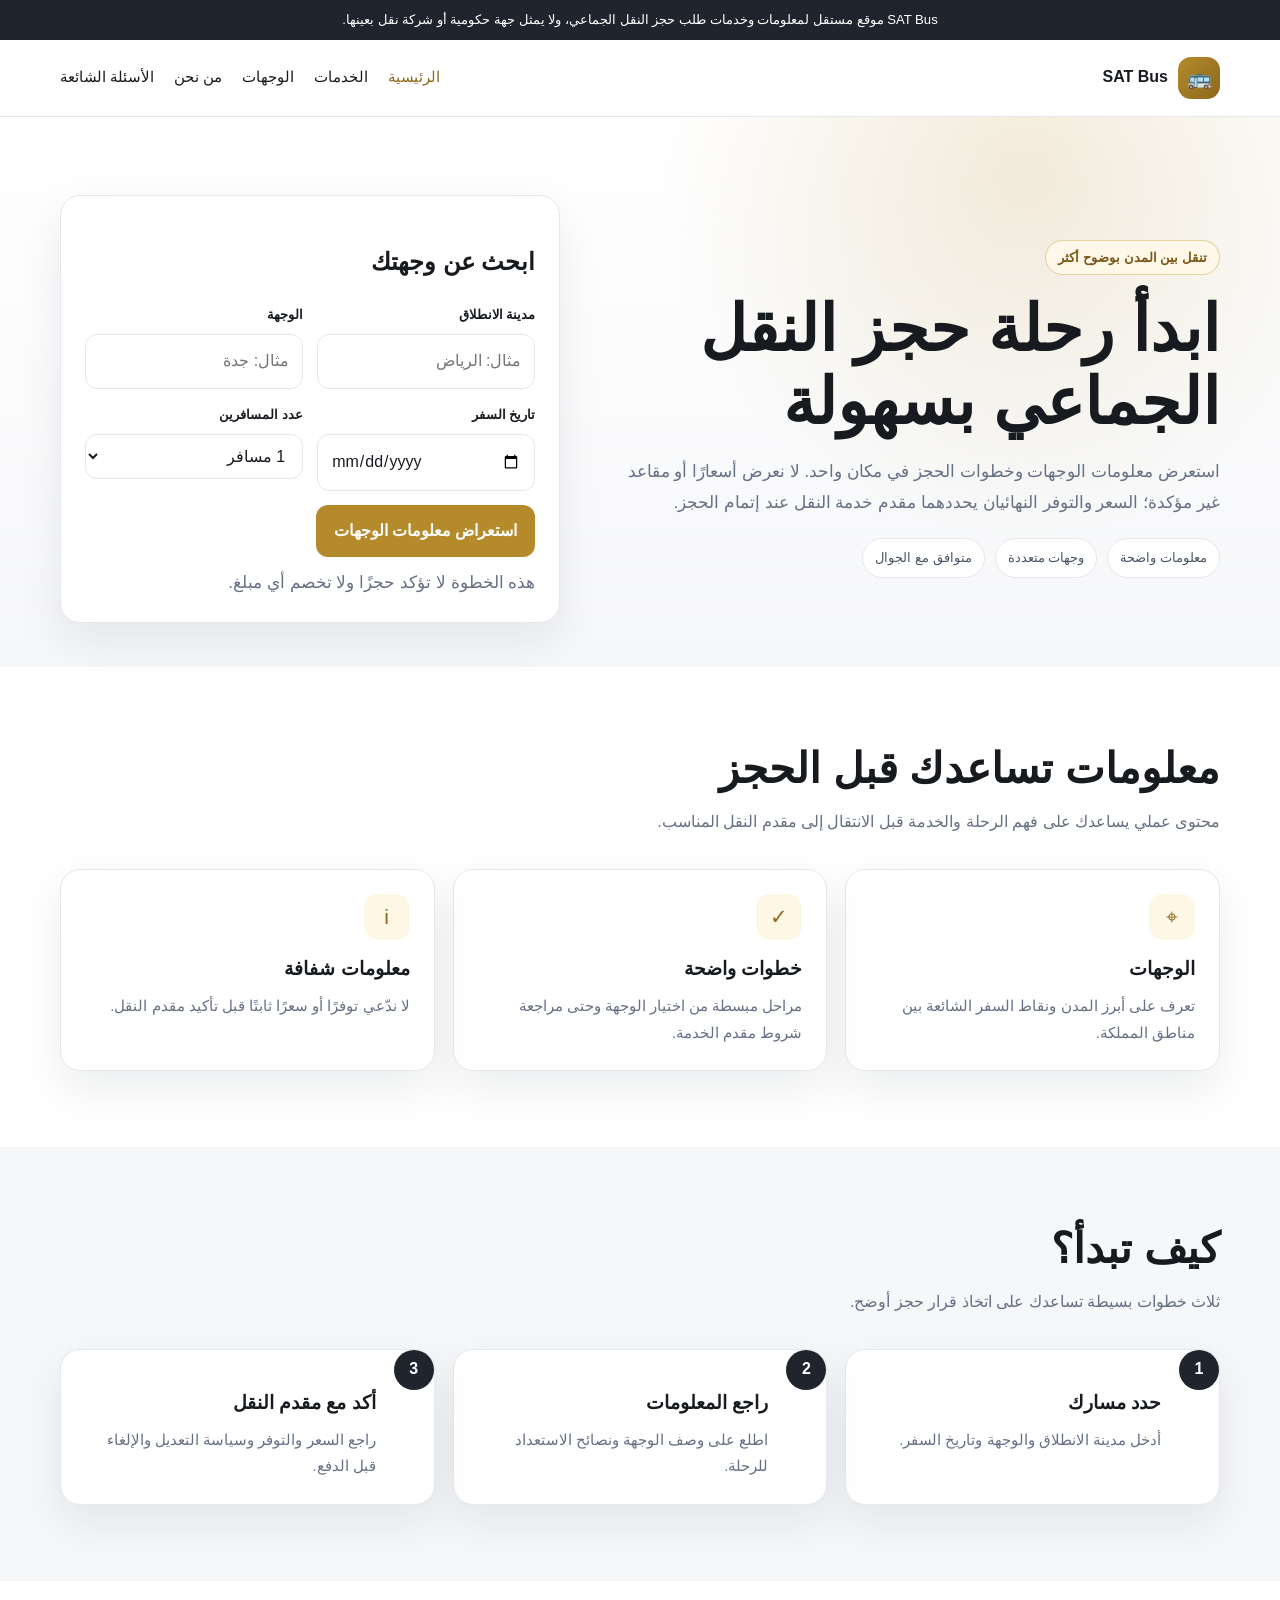
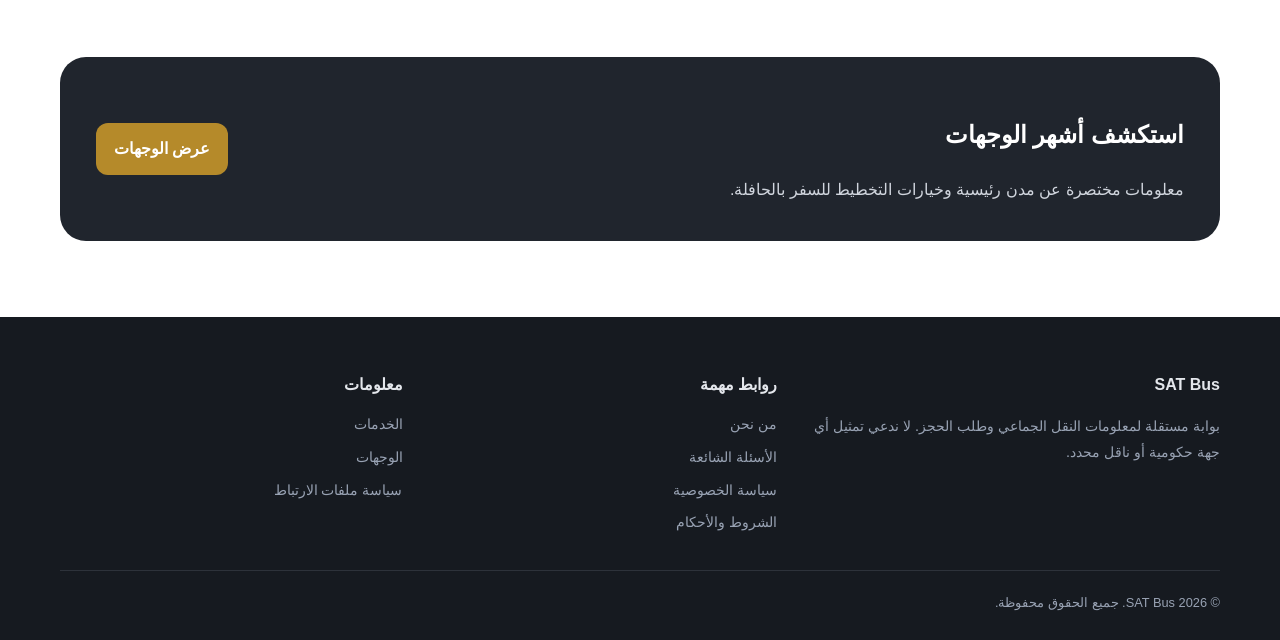
==== index.html @ 85ca235c "Add SAT Bus landing site with SEO and policy pages" ====
<!doctype html><html lang="ar" dir="rtl"><head><meta charset="utf-8"><meta name="viewport" content="width=device-width,initial-scale=1"><title>SAT Bus | حجز النقل الجماعي بين المدن</title><meta name="description" content="SAT Bus بوابة مستقلة تساعدك على استعراض معلومات النقل الجماعي بين المدن والوجهات وخطوات طلب الحجز بشكل واضح وسهل."><meta name="keywords" content="حجز النقل الجماعي, حجز حافلات, باصات بين المدن, نقل جماعي السعودية, رحلات حافلات, تذاكر باص"><meta name="robots" content="index,follow,max-image-preview:large"><link rel="canonical" href="https://satbus.vercel.app/"><meta property="og:title" content="SAT Bus | حجز النقل الجماعي"><meta property="og:description" content="استعرض الوجهات ومعلومات النقل الجماعي وابدأ طلب الحجز بسهولة."><meta property="og:url" content="https://satbus.vercel.app/"><meta property="og:type" content="website"><link rel="stylesheet" href="/styles.css"><script src="/script.js" defer></script></head><body><div class="topnote">SAT Bus موقع مستقل لمعلومات وخدمات طلب حجز النقل الجماعي، ولا يمثل جهة حكومية أو شركة نقل بعينها.</div><header class="site-header"><div class="container nav"><a class="brand" href="/"><span class="brand-mark">🚌</span><span>SAT Bus</span></a><button class="menu-btn" aria-expanded="false" aria-label="فتح القائمة">القائمة</button><nav class="nav-links" aria-label="التنقل الرئيسي"><a aria-current="page" href="/">الرئيسية</a><a href="/services.html">الخدمات</a><a href="/destinations.html">الوجهات</a><a href="/about.html">من نحن</a><a href="/faq.html">الأسئلة الشائعة</a></nav></div></header><main><section class="hero"><div class="container hero-grid"><div><span class="eyebrow">تنقل بين المدن بوضوح أكثر</span><h1>ابدأ رحلة حجز النقل الجماعي بسهولة</h1><p>استعرض معلومات الوجهات وخطوات الحجز في مكان واحد. لا نعرض أسعارًا أو مقاعد غير مؤكدة؛ السعر والتوفر النهائيان يحددهما مقدم خدمة النقل عند إتمام الحجز.</p><div class="pill-row"><span class="pill">معلومات واضحة</span><span class="pill">وجهات متعددة</span><span class="pill">متوافق مع الجوال</span></div></div><div class="hero-card"><h2>ابحث عن وجهتك</h2><form class="form-grid" data-route-form action="/destinations.html" method="get"><div class="field"><label for="from">مدينة الانطلاق</label><input id="from" name="from" autocomplete="address-level2" placeholder="مثال: الرياض" required></div><div class="field"><label for="to">الوجهة</label><input id="to" name="to" autocomplete="address-level2" placeholder="مثال: جدة" required></div><div class="field"><label for="date">تاريخ السفر</label><input id="date" name="date" type="date" required></div><div class="field"><label for="passengers">عدد المسافرين</label><select id="passengers" name="passengers"><option value="1">1 مسافر</option><option value="2">2 مسافرين</option><option value="3">3 مسافرين</option><option value="4">4 مسافرين</option><option value="5">5 مسافرين</option></select></div><div class="span-2"><button class="btn btn-primary" type="submit">استعراض معلومات الوجهات</button><p class="form-note">هذه الخطوة لا تؤكد حجزًا ولا تخصم أي مبلغ.</p><div class="status" role="status"></div></div></form></div></div></section><section class="section white"><div class="container"><div class="section-head"><h2>معلومات تساعدك قبل الحجز</h2><p>محتوى عملي يساعدك على فهم الرحلة والخدمة قبل الانتقال إلى مقدم النقل المناسب.</p></div><div class="grid-3"><article class="card"><div class="icon">⌖</div><h3>الوجهات</h3><p>تعرف على أبرز المدن ونقاط السفر الشائعة بين مناطق المملكة.</p></article><article class="card"><div class="icon">✓</div><h3>خطوات واضحة</h3><p>مراحل مبسطة من اختيار الوجهة وحتى مراجعة شروط مقدم الخدمة.</p></article><article class="card"><div class="icon">i</div><h3>معلومات شفافة</h3><p>لا ندّعي توفرًا أو سعرًا ثابتًا قبل تأكيد مقدم النقل.</p></article></div></div></section><section class="section"><div class="container"><div class="section-head"><h2>كيف تبدأ؟</h2><p>ثلاث خطوات بسيطة تساعدك على اتخاذ قرار حجز أوضح.</p></div><div class="grid-3 steps"><article class="card step"><h3>حدد مسارك</h3><p>أدخل مدينة الانطلاق والوجهة وتاريخ السفر.</p></article><article class="card step"><h3>راجع المعلومات</h3><p>اطلع على وصف الوجهة ونصائح الاستعداد للرحلة.</p></article><article class="card step"><h3>أكد مع مقدم النقل</h3><p>راجع السعر والتوفر وسياسة التعديل والإلغاء قبل الدفع.</p></article></div></div></section><section class="section white"><div class="container"><div class="cta"><div><h2>استكشف أشهر الوجهات</h2><p>معلومات مختصرة عن مدن رئيسية وخيارات التخطيط للسفر بالحافلة.</p></div><a class="btn btn-primary" href="/destinations.html">عرض الوجهات</a></div></div></section></main><footer class="site-footer"><div class="container"><div class="footer-grid"><div><div class="footer-title">SAT Bus</div><p>بوابة مستقلة لمعلومات النقل الجماعي وطلب الحجز. لا ندعي تمثيل أي جهة حكومية أو ناقل محدد.</p></div><div><div class="footer-title">روابط مهمة</div><div class="footer-links"><a href="/about.html">من نحن</a><a href="/faq.html">الأسئلة الشائعة</a><a href="/privacy.html">سياسة الخصوصية</a><a href="/terms.html">الشروط والأحكام</a></div></div><div><div class="footer-title">معلومات</div><div class="footer-links"><a href="/services.html">الخدمات</a><a href="/destinations.html">الوجهات</a><a href="/cookies.html">سياسة ملفات الارتباط</a></div></div></div><div class="copyright">© <span data-year></span> SAT Bus. جميع الحقوق محفوظة.</div></div></footer></body></html>
---- styles.css ----
:root{--bg:#f6f7f9;--surface:#fff;--ink:#171a1f;--muted:#667085;--line:#e4e7ec;--brand:#b58a2a;--brand-dark:#8d681d;--dark:#20252d;--ok:#157347;--radius:20px;--shadow:0 18px 45px rgba(16,24,40,.08)}*{box-sizing:border-box}html{scroll-behavior:smooth}body{margin:0;font-family:Tahoma,Arial,sans-serif;background:var(--bg);color:var(--ink);line-height:1.8}a{color:inherit;text-decoration:none}button,input,select{font:inherit}.container{width:min(1160px,calc(100% - 32px));margin:auto}.topnote{background:var(--dark);color:#fff;text-align:center;padding:8px 12px;font-size:.82rem}.site-header{position:sticky;top:0;z-index:20;background:rgba(255,255,255,.96);backdrop-filter:blur(10px);border-bottom:1px solid var(--line)}.nav{display:flex;align-items:center;justify-content:space-between;min-height:76px;gap:24px}.brand{display:flex;align-items:center;gap:10px;font-weight:800}.brand-mark{width:42px;height:42px;border-radius:13px;background:linear-gradient(135deg,var(--brand),var(--brand-dark));display:grid;place-items:center;color:#fff;font-size:20px}.nav-links{display:flex;align-items:center;gap:20px;font-size:.93rem}.nav-links a:hover,.nav-links a[aria-current="page"]{color:var(--brand-dark)}.menu-btn{display:none;border:1px solid var(--line);background:#fff;border-radius:10px;padding:8px 12px}.btn{display:inline-flex;align-items:center;justify-content:center;gap:8px;border:0;border-radius:12px;padding:12px 18px;font-weight:700;cursor:pointer;transition:.2s}.btn-primary{background:var(--brand);color:#fff}.btn-primary:hover{background:var(--brand-dark);transform:translateY(-1px)}.btn-light{background:#fff;border:1px solid var(--line)}.hero{padding:78px 0 44px;background:radial-gradient(circle at 80% 10%,rgba(181,138,42,.17),transparent 32%),linear-gradient(180deg,#fff,#f6f7f9)}.hero-grid{display:grid;grid-template-columns:1.1fr .9fr;gap:48px;align-items:center}.eyebrow{display:inline-flex;border:1px solid rgba(181,138,42,.35);background:#fff8e8;color:#795718;border-radius:999px;padding:5px 12px;font-size:.82rem;font-weight:700}.hero h1{font-size:clamp(2.2rem,5vw,4.6rem);line-height:1.13;margin:18px 0}.hero p{font-size:1.08rem;color:var(--muted);max-width:700px}.hero-card,.card{background:var(--surface);border:1px solid var(--line);border-radius:var(--radius);box-shadow:var(--shadow)}.hero-card{padding:24px}.form-grid{display:grid;grid-template-columns:1fr 1fr;gap:14px}.field{display:flex;flex-direction:column;gap:7px}.field label{font-size:.84rem;font-weight:700}.field input,.field select{width:100%;border:1px solid var(--line);border-radius:12px;padding:12px 13px;background:#fff;color:var(--ink);outline:none}.field input:focus,.field select:focus{border-color:var(--brand);box-shadow:0 0 0 3px rgba(181,138,42,.12)}.span-2{grid-column:1/-1}.form-note{font-size:.78rem;color:var(--muted);margin:10px 0 0}.status{display:none;margin-top:12px;padding:10px 12px;border-radius:10px;background:#eef8f1;color:var(--ok);font-size:.86rem}.section{padding:76px 0}.section.white{background:#fff}.section-head{max-width:760px;margin-bottom:32px}.section-head h2,.page-hero h1{font-size:clamp(1.8rem,3.3vw,3rem);line-height:1.25;margin:0 0 12px}.section-head p,.page-hero p{color:var(--muted);margin:0}.grid-3{display:grid;grid-template-columns:repeat(3,1fr);gap:18px}.grid-4{display:grid;grid-template-columns:repeat(4,1fr);gap:16px}.card{padding:24px}.card h3{margin:12px 0 7px}.card p{color:var(--muted);font-size:.93rem;margin:0}.icon{width:46px;height:46px;border-radius:14px;background:#fff7e5;display:grid;place-items:center;color:var(--brand-dark);font-size:21px}.steps{counter-reset:step}.step{position:relative;padding-right:58px}.step:before{counter-increment:step;content:counter(step);position:absolute;right:0;top:0;width:40px;height:40px;border-radius:50%;display:grid;place-items:center;background:var(--dark);color:#fff;font-weight:800}.dest-card{min-height:190px}.dest-card small{color:var(--brand-dark);font-weight:700}.notice{border:1px solid #f0d18b;background:#fff9eb;border-radius:16px;padding:18px;color:#654d1d}.page-hero{padding:64px 0 34px;background:#fff;border-bottom:1px solid var(--line)}.content{max-width:820px}.content h2{margin-top:34px}.content p,.content li{color:#475467}.faq details{background:#fff;border:1px solid var(--line);border-radius:14px;padding:16px 18px;margin-bottom:12px}.faq summary{cursor:pointer;font-weight:700}.legal-card{background:#fff;border:1px solid var(--line);border-radius:18px;padding:28px}.cta{background:var(--dark);color:#fff;border-radius:26px;padding:36px;display:flex;align-items:center;justify-content:space-between;gap:24px}.cta p{color:#d0d5dd;margin:6px 0 0}.site-footer{background:#161a20;color:#e4e7ec;padding:54px 0 26px}.footer-grid{display:grid;grid-template-columns:1.2fr 1fr 1fr;gap:32px}.footer-title{font-weight:800;margin-bottom:12px}.site-footer p,.site-footer a{color:#98a2b3;font-size:.9rem}.site-footer a:hover{color:#fff}.footer-links{display:grid;gap:7px}.copyright{border-top:1px solid #2d323a;margin-top:34px;padding-top:20px;color:#98a2b3;font-size:.8rem}.pill-row{display:flex;flex-wrap:wrap;gap:10px;margin-top:20px}.pill{background:#fff;border:1px solid var(--line);border-radius:999px;padding:7px 12px;color:#475467;font-size:.84rem}@media(max-width:860px){.hero-grid,.footer-grid{grid-template-columns:1fr}.grid-3,.grid-4{grid-template-columns:1fr 1fr}.hero{padding-top:48px}.nav-links{display:none;position:absolute;top:76px;right:16px;left:16px;background:#fff;border:1px solid var(--line);border-radius:16px;padding:16px;box-shadow:var(--shadow);flex-direction:column;align-items:stretch}.nav-links.open{display:flex}.menu-btn{display:block}.cta{align-items:flex-start;flex-direction:column}}@media(max-width:560px){.container{width:min(100% - 22px,1160px)}.form-grid,.grid-3,.grid-4{grid-template-columns:1fr}.span-2{grid-column:auto}.hero h1{font-size:2.35rem}.section{padding:56px 0}.hero-card,.card{padding:19px}.topnote{font-size:.74rem}.cta{padding:25px}}
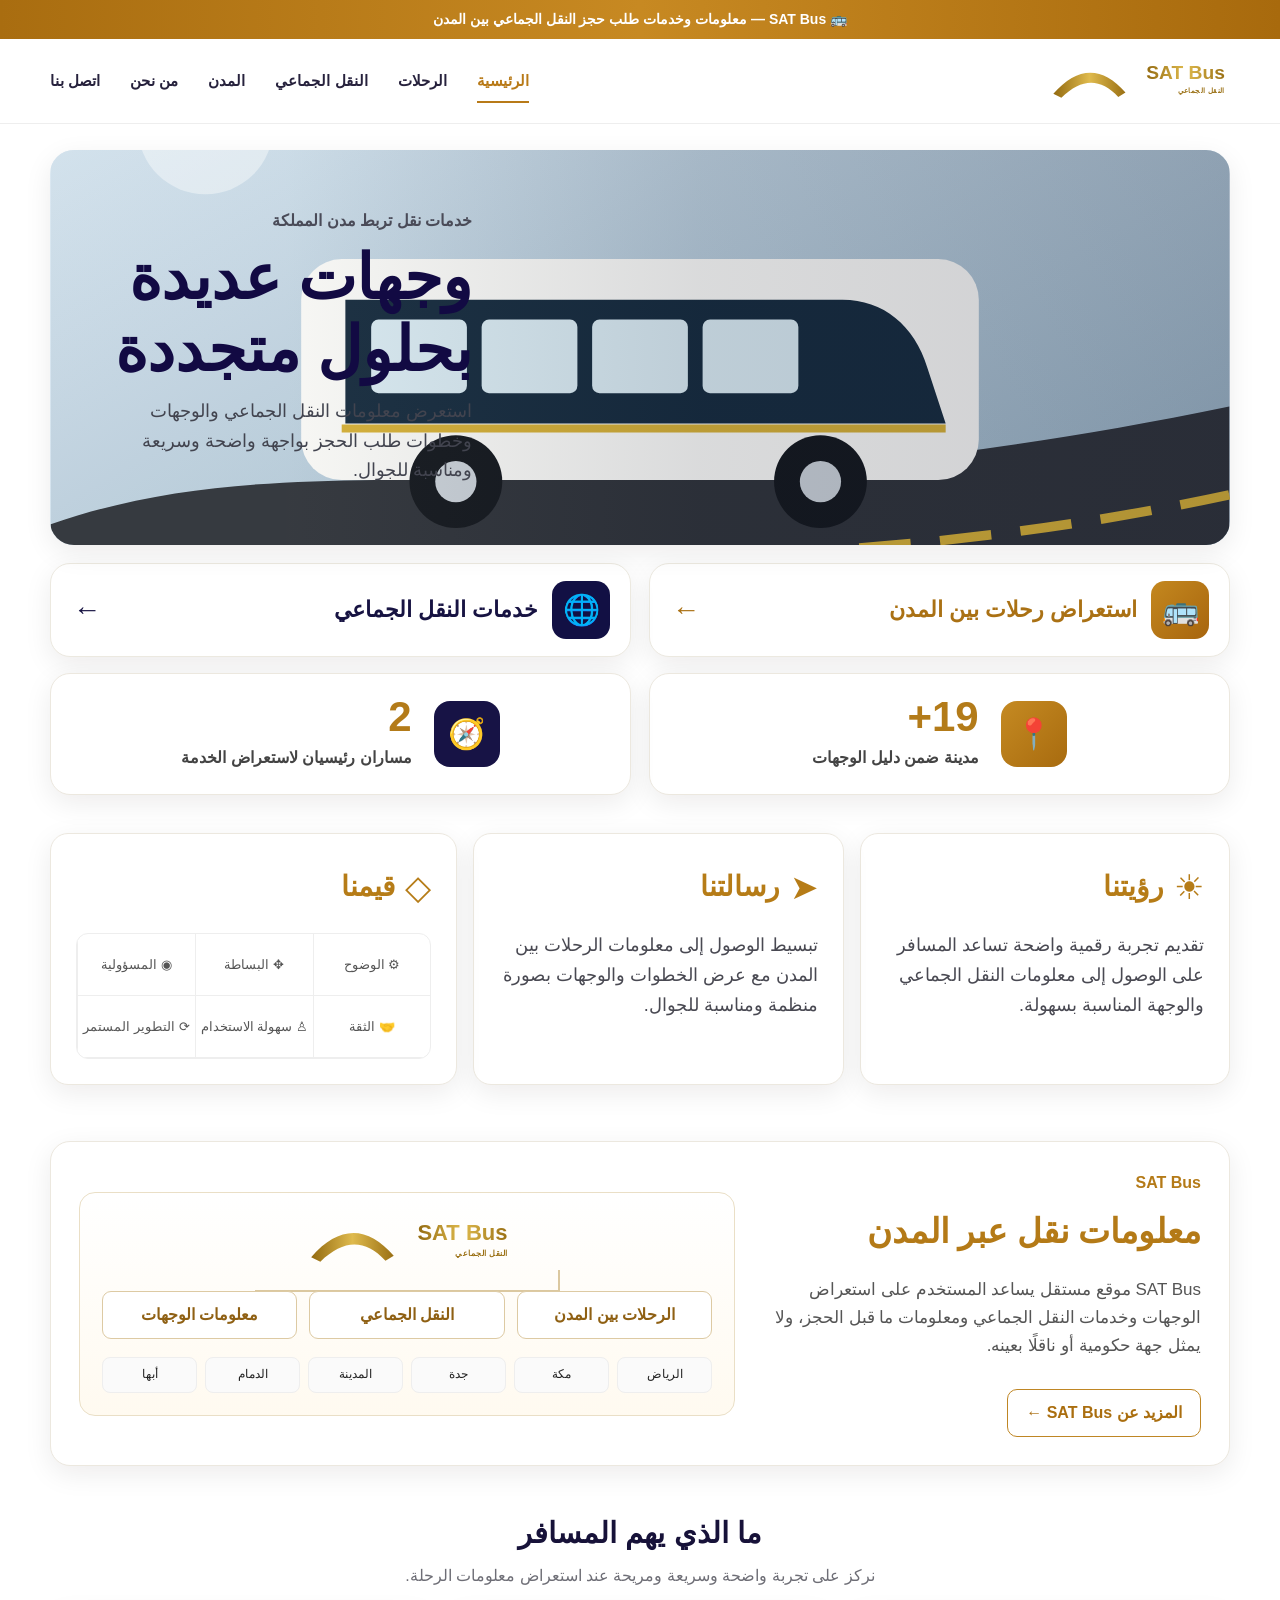
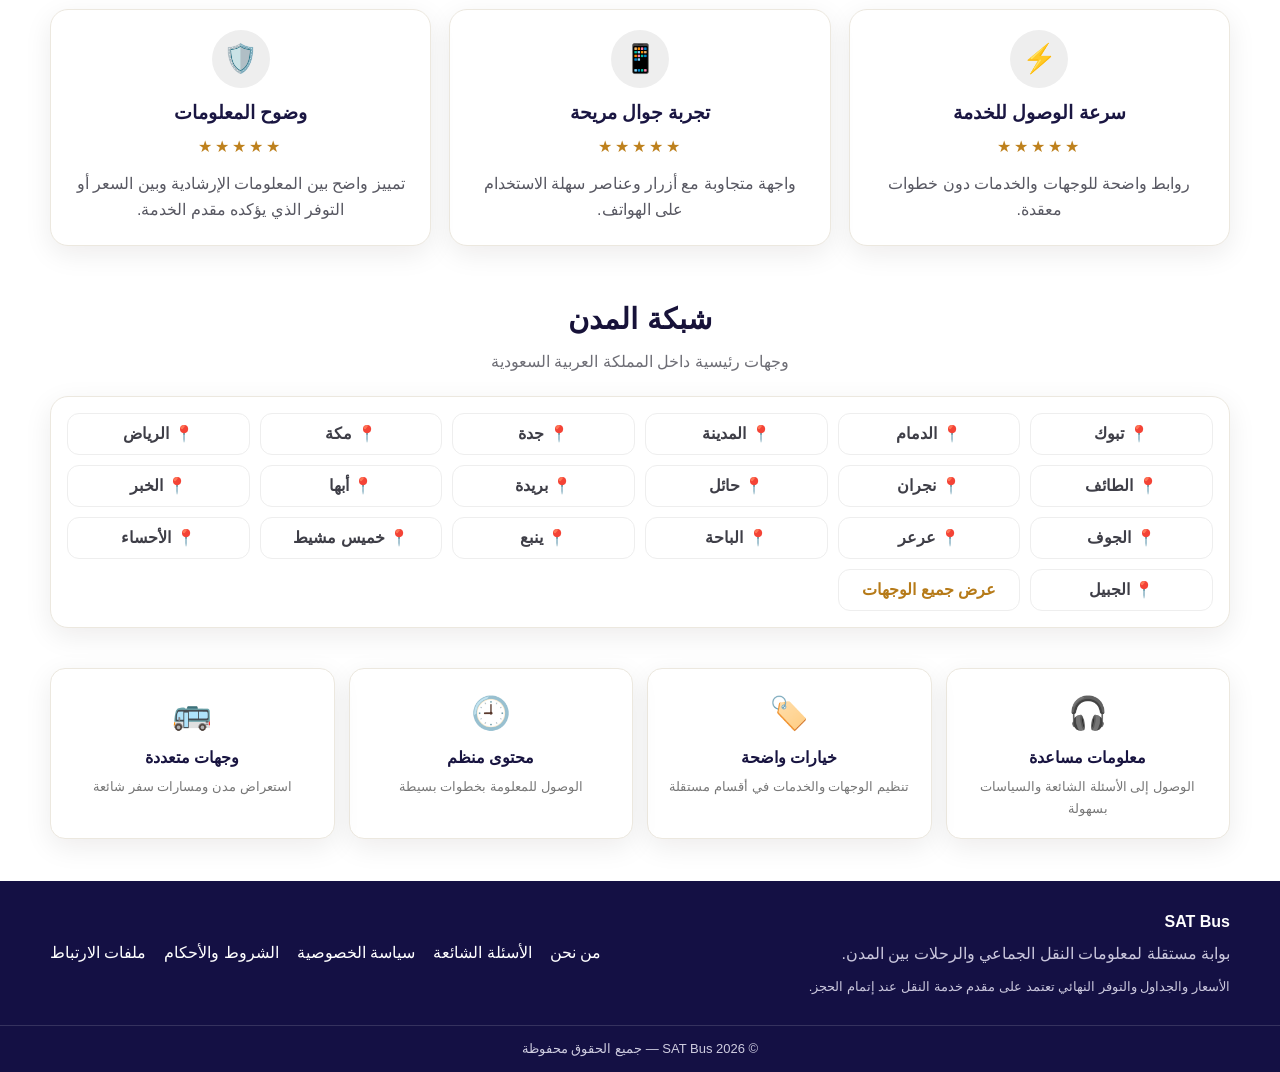
==== commit 1ec361bf: "feat: rebuild SAT Bus homepage to match reference layout" ====
--- a/index.html
+++ b/index.html
@@ -1 +1,188 @@
-<!doctype html><html lang="ar" dir="rtl"><head><meta charset="utf-8"><meta name="viewport" content="width=device-width,initial-scale=1"><title>SAT Bus | حجز النقل الجماعي بين المدن</title><meta name="description" content="SAT Bus بوابة مستقلة تساعدك على استعراض معلومات النقل الجماعي بين المدن والوجهات وخطوات طلب الحجز بشكل واضح وسهل."><meta name="keywords" content="حجز النقل الجماعي, حجز حافلات, باصات بين المدن, نقل جماعي السعودية, رحلات حافلات, تذاكر باص"><meta name="robots" content="index,follow,max-image-preview:large"><link rel="canonical" href="https://satbus.vercel.app/"><meta property="og:title" content="SAT Bus | حجز النقل الجماعي"><meta property="og:description" content="استعرض الوجهات ومعلومات النقل الجماعي وابدأ طلب الحجز بسهولة."><meta property="og:url" content="https://satbus.vercel.app/"><meta property="og:type" content="website"><link rel="stylesheet" href="/styles.css"><script src="/script.js" defer></script></head><body><div class="topnote">SAT Bus موقع مستقل لمعلومات وخدمات طلب حجز النقل الجماعي، ولا يمثل جهة حكومية أو شركة نقل بعينها.</div><header class="site-header"><div class="container nav"><a class="brand" href="/"><span class="brand-mark">🚌</span><span>SAT Bus</span></a><button class="menu-btn" aria-expanded="false" aria-label="فتح القائمة">القائمة</button><nav class="nav-links" aria-label="التنقل الرئيسي"><a aria-current="page" href="/">الرئيسية</a><a href="/services.html">الخدمات</a><a href="/destinations.html">الوجهات</a><a href="/about.html">من نحن</a><a href="/faq.html">الأسئلة الشائعة</a></nav></div></header><main><section class="hero"><div class="container hero-grid"><div><span class="eyebrow">تنقل بين المدن بوضوح أكثر</span><h1>ابدأ رحلة حجز النقل الجماعي بسهولة</h1><p>استعرض معلومات الوجهات وخطوات الحجز في مكان واحد. لا نعرض أسعارًا أو مقاعد غير مؤكدة؛ السعر والتوفر النهائيان يحددهما مقدم خدمة النقل عند إتمام الحجز.</p><div class="pill-row"><span class="pill">معلومات واضحة</span><span class="pill">وجهات متعددة</span><span class="pill">متوافق مع الجوال</span></div></div><div class="hero-card"><h2>ابحث عن وجهتك</h2><form class="form-grid" data-route-form action="/destinations.html" method="get"><div class="field"><label for="from">مدينة الانطلاق</label><input id="from" name="from" autocomplete="address-level2" placeholder="مثال: الرياض" required></div><div class="field"><label for="to">الوجهة</label><input id="to" name="to" autocomplete="address-level2" placeholder="مثال: جدة" required></div><div class="field"><label for="date">تاريخ السفر</label><input id="date" name="date" type="date" required></div><div class="field"><label for="passengers">عدد المسافرين</label><select id="passengers" name="passengers"><option value="1">1 مسافر</option><option value="2">2 مسافرين</option><option value="3">3 مسافرين</option><option value="4">4 مسافرين</option><option value="5">5 مسافرين</option></select></div><div class="span-2"><button class="btn btn-primary" type="submit">استعراض معلومات الوجهات</button><p class="form-note">هذه الخطوة لا تؤكد حجزًا ولا تخصم أي مبلغ.</p><div class="status" role="status"></div></div></form></div></div></section><section class="section white"><div class="container"><div class="section-head"><h2>معلومات تساعدك قبل الحجز</h2><p>محتوى عملي يساعدك على فهم الرحلة والخدمة قبل الانتقال إلى مقدم النقل المناسب.</p></div><div class="grid-3"><article class="card"><div class="icon">⌖</div><h3>الوجهات</h3><p>تعرف على أبرز المدن ونقاط السفر الشائعة بين مناطق المملكة.</p></article><article class="card"><div class="icon">✓</div><h3>خطوات واضحة</h3><p>مراحل مبسطة من اختيار الوجهة وحتى مراجعة شروط مقدم الخدمة.</p></article><article class="card"><div class="icon">i</div><h3>معلومات شفافة</h3><p>لا ندّعي توفرًا أو سعرًا ثابتًا قبل تأكيد مقدم النقل.</p></article></div></div></section><section class="section"><div class="container"><div class="section-head"><h2>كيف تبدأ؟</h2><p>ثلاث خطوات بسيطة تساعدك على اتخاذ قرار حجز أوضح.</p></div><div class="grid-3 steps"><article class="card step"><h3>حدد مسارك</h3><p>أدخل مدينة الانطلاق والوجهة وتاريخ السفر.</p></article><article class="card step"><h3>راجع المعلومات</h3><p>اطلع على وصف الوجهة ونصائح الاستعداد للرحلة.</p></article><article class="card step"><h3>أكد مع مقدم النقل</h3><p>راجع السعر والتوفر وسياسة التعديل والإلغاء قبل الدفع.</p></article></div></div></section><section class="section white"><div class="container"><div class="cta"><div><h2>استكشف أشهر الوجهات</h2><p>معلومات مختصرة عن مدن رئيسية وخيارات التخطيط للسفر بالحافلة.</p></div><a class="btn btn-primary" href="/destinations.html">عرض الوجهات</a></div></div></section></main><footer class="site-footer"><div class="container"><div class="footer-grid"><div><div class="footer-title">SAT Bus</div><p>بوابة مستقلة لمعلومات النقل الجماعي وطلب الحجز. لا ندعي تمثيل أي جهة حكومية أو ناقل محدد.</p></div><div><div class="footer-title">روابط مهمة</div><div class="footer-links"><a href="/about.html">من نحن</a><a href="/faq.html">الأسئلة الشائعة</a><a href="/privacy.html">سياسة الخصوصية</a><a href="/terms.html">الشروط والأحكام</a></div></div><div><div class="footer-title">معلومات</div><div class="footer-links"><a href="/services.html">الخدمات</a><a href="/destinations.html">الوجهات</a><a href="/cookies.html">سياسة ملفات الارتباط</a></div></div></div><div class="copyright">© <span data-year></span> SAT Bus. جميع الحقوق محفوظة.</div></div></footer></body></html>+<!doctype html>
+<html lang="ar" dir="rtl">
+<head>
+  <meta charset="utf-8">
+  <meta name="viewport" content="width=device-width,initial-scale=1">
+  <meta name="description" content="SAT Bus بوابة مستقلة لمعلومات وخدمات طلب حجز النقل الجماعي بين المدن في السعودية، مع وجهات متعددة وخطوات واضحة قبل الحجز.">
+  <meta name="keywords" content="حجز النقل الجماعي, حجز حافلات, رحلات بين المدن, باصات السعودية, النقل الجماعي السعودية, تذاكر باص">
+  <meta name="robots" content="index,follow,max-image-preview:large">
+  <meta name="theme-color" content="#b77a16">
+  <link rel="canonical" href="https://satbus.vercel.app/">
+  <meta property="og:type" content="website">
+  <meta property="og:locale" content="ar_SA">
+  <meta property="og:title" content="SAT Bus | النقل الجماعي والرحلات بين المدن">
+  <meta property="og:description" content="استعرض الوجهات وخدمات النقل الجماعي ومعلومات الرحلات بين المدن بواجهة واضحة وسريعة.">
+  <meta property="og:url" content="https://satbus.vercel.app/">
+  <meta property="og:image" content="https://satbus.vercel.app/assets/img/hero-satbus.svg">
+  <title>SAT Bus | النقل الجماعي والرحلات بين المدن</title>
+  <link rel="icon" href="/assets/img/logo-satbus.svg" type="image/svg+xml">
+  <link rel="preload" as="image" href="/assets/img/hero-satbus.svg">
+  <link rel="stylesheet" href="/assets/css/satpcosa-reference.css">
+</head>
+<body>
+  <a class="skip-link" href="#main">تخطي إلى المحتوى</a>
+
+  <div class="promo-bar">🚌 SAT Bus — معلومات وخدمات طلب حجز النقل الجماعي بين المدن</div>
+
+  <header class="site-header">
+    <div class="container nav-wrap">
+      <a class="brand" href="#home" aria-label="SAT Bus">
+        <img src="/assets/img/logo-satbus.svg" alt="شعار SAT Bus للنقل الجماعي">
+      </a>
+      <nav class="desktop-nav" aria-label="القائمة الرئيسية">
+        <a class="active" href="#home">الرئيسية</a>
+        <a href="#booking">الرحلات</a>
+        <a href="#services">النقل الجماعي</a>
+        <a href="#cities">المدن</a>
+        <a href="#about">من نحن</a>
+        <a href="#contact">اتصل بنا</a>
+      </nav>
+      <button class="menu-button" type="button" aria-label="فتح القائمة" aria-expanded="false">☰</button>
+    </div>
+    <nav class="mobile-nav" aria-label="قائمة الجوال">
+      <a href="#home">الرئيسية</a>
+      <a href="#booking">الرحلات</a>
+      <a href="#services">النقل الجماعي</a>
+      <a href="#cities">المدن</a>
+      <a href="#about">من نحن</a>
+      <a href="#contact">اتصل بنا</a>
+    </nav>
+  </header>
+
+  <main id="main">
+    <section id="home" class="hero-shell section-first">
+      <div class="container">
+        <div class="hero-card">
+          <img class="hero-image" src="/assets/img/hero-satbus.svg" alt="حافلات نقل جماعي بين المدن">
+          <div class="hero-copy">
+            <span>خدمات نقل تربط مدن المملكة</span>
+            <h1>وجهات عديدة<br>بحلول متجددة</h1>
+            <p>استعرض معلومات النقل الجماعي والوجهات وخطوات طلب الحجز بواجهة واضحة وسريعة ومناسبة للجوال.</p>
+          </div>
+        </div>
+      </div>
+    </section>
+
+    <section id="booking" class="booking-strip">
+      <div class="container booking-grid">
+        <a class="booking-card gold" href="/destinations.html">
+          <span class="booking-icon">🚌</span>
+          <strong>استعراض رحلات بين المدن</strong>
+          <span class="arrow">←</span>
+        </a>
+        <a class="booking-card navy" href="/services.html">
+          <span class="booking-icon">🌐</span>
+          <strong>خدمات النقل الجماعي</strong>
+          <span class="arrow">←</span>
+        </a>
+      </div>
+    </section>
+
+    <section class="stats-section">
+      <div class="container stats-grid">
+        <article class="stat-card">
+          <div class="stat-icon">📍</div>
+          <div><strong>19+</strong><span>مدينة ضمن دليل الوجهات</span></div>
+        </article>
+        <article class="stat-card">
+          <div class="stat-icon">🧭</div>
+          <div><strong>2</strong><span>مساران رئيسيان لاستعراض الخدمة</span></div>
+        </article>
+      </div>
+    </section>
+
+    <section id="services" class="section">
+      <div class="container values-grid">
+        <article class="value-card">
+          <div class="value-title"><span>☀</span><h2>رؤيتنا</h2></div>
+          <p>تقديم تجربة رقمية واضحة تساعد المسافر على الوصول إلى معلومات النقل الجماعي والوجهة المناسبة بسهولة.</p>
+        </article>
+        <article class="value-card">
+          <div class="value-title"><span>➤</span><h2>رسالتنا</h2></div>
+          <p>تبسيط الوصول إلى معلومات الرحلات بين المدن مع عرض الخطوات والوجهات بصورة منظمة ومناسبة للجوال.</p>
+        </article>
+        <article class="value-card value-wide">
+          <div class="value-title"><span>◇</span><h2>قيمنا</h2></div>
+          <div class="mini-values">
+            <span>⚙ الوضوح</span><span>✥ البساطة</span><span>◉ المسؤولية</span><span>🤝 الثقة</span><span>♙ سهولة الاستخدام</span><span>⟳ التطوير المستمر</span>
+          </div>
+        </article>
+      </div>
+    </section>
+
+    <section id="about" class="section compact-section">
+      <div class="container company-card">
+        <div class="company-copy">
+          <span class="eyebrow">SAT Bus</span>
+          <h2>معلومات نقل عبر المدن</h2>
+          <p>SAT Bus موقع مستقل يساعد المستخدم على استعراض الوجهات وخدمات النقل الجماعي ومعلومات ما قبل الحجز، ولا يمثل جهة حكومية أو ناقلًا بعينه.</p>
+          <a class="outline-btn" href="/about.html">المزيد عن SAT Bus ←</a>
+        </div>
+        <div class="network-visual">
+          <div class="network-brand"><img src="/assets/img/logo-satbus.svg" alt="SAT Bus"></div>
+          <div class="network-line"></div>
+          <div class="network-nodes"><span>الرحلات بين المدن</span><span>النقل الجماعي</span><span>معلومات الوجهات</span></div>
+          <div class="network-sub"><span>الرياض</span><span>مكة</span><span>جدة</span><span>المدينة</span><span>الدمام</span><span>أبها</span></div>
+        </div>
+      </div>
+    </section>
+
+    <section class="section priorities-section">
+      <div class="container">
+        <div class="section-heading"><h2>ما الذي يهم المسافر</h2><p>نركز على تجربة واضحة وسريعة ومريحة عند استعراض معلومات الرحلة.</p></div>
+        <div class="priority-grid">
+          <article class="priority-card"><div class="avatar">⚡</div><h3>سرعة الوصول للخدمة</h3><div class="stars">★★★★★</div><p>روابط واضحة للوجهات والخدمات دون خطوات معقدة.</p></article>
+          <article class="priority-card"><div class="avatar">📱</div><h3>تجربة جوال مريحة</h3><div class="stars">★★★★★</div><p>واجهة متجاوبة مع أزرار وعناصر سهلة الاستخدام على الهواتف.</p></article>
+          <article class="priority-card"><div class="avatar">🛡️</div><h3>وضوح المعلومات</h3><div class="stars">★★★★★</div><p>تمييز واضح بين المعلومات الإرشادية وبين السعر أو التوفر الذي يؤكده مقدم الخدمة.</p></article>
+        </div>
+      </div>
+    </section>
+
+    <section id="cities" class="section cities-section">
+      <div class="container">
+        <div class="section-heading"><h2>شبكة المدن</h2><p>وجهات رئيسية داخل المملكة العربية السعودية</p></div>
+        <div class="city-grid">
+          <span>📍 تبوك</span><span>📍 الدمام</span><span>📍 المدينة</span><span>📍 جدة</span><span>📍 مكة</span><span>📍 الرياض</span>
+          <span>📍 الطائف</span><span>📍 نجران</span><span>📍 حائل</span><span>📍 بريدة</span><span>📍 أبها</span><span>📍 الخبر</span>
+          <span>📍 الجوف</span><span>📍 عرعر</span><span>📍 الباحة</span><span>📍 ينبع</span><span>📍 خميس مشيط</span><span>📍 الأحساء</span>
+          <span>📍 الجبيل</span><a class="city-more" href="/destinations.html">عرض جميع الوجهات</a>
+        </div>
+      </div>
+    </section>
+
+    <section class="section feature-strip">
+      <div class="container bottom-features">
+        <article><span>🎧</span><strong>معلومات مساعدة</strong><small>الوصول إلى الأسئلة الشائعة والسياسات بسهولة</small></article>
+        <article><span>🏷️</span><strong>خيارات واضحة</strong><small>تنظيم الوجهات والخدمات في أقسام مستقلة</small></article>
+        <article><span>🕘</span><strong>محتوى منظم</strong><small>الوصول للمعلومة بخطوات بسيطة</small></article>
+        <article><span>🚌</span><strong>وجهات متعددة</strong><small>استعراض مدن ومسارات سفر شائعة</small></article>
+      </div>
+    </section>
+  </main>
+
+  <footer id="contact" class="footer">
+    <div class="container footer-row">
+      <div>
+        <strong>SAT Bus</strong>
+        <p>بوابة مستقلة لمعلومات النقل الجماعي والرحلات بين المدن.</p>
+        <div class="footer-note">الأسعار والجداول والتوفر النهائي تعتمد على مقدم خدمة النقل عند إتمام الحجز.</div>
+      </div>
+      <div class="footer-links">
+        <a href="/about.html">من نحن</a>
+        <a href="/faq.html">الأسئلة الشائعة</a>
+        <a href="/privacy.html">سياسة الخصوصية</a>
+        <a href="/terms.html">الشروط والأحكام</a>
+        <a href="/cookies.html">ملفات الارتباط</a>
+      </div>
+    </div>
+    <div class="footer-bottom">© <span data-year></span> SAT Bus — جميع الحقوق محفوظة</div>
+  </footer>
+
+  <script>
+    const btn=document.querySelector('.menu-button'),nav=document.querySelector('.mobile-nav');
+    btn?.addEventListener('click',()=>{const open=nav.classList.toggle('open');btn.setAttribute('aria-expanded',open?'true':'false')});
+    document.querySelectorAll('.mobile-nav a').forEach(a=>a.addEventListener('click',()=>{nav.classList.remove('open');btn.setAttribute('aria-expanded','false')}));
+    document.querySelectorAll('[data-year]').forEach(el=>el.textContent=new Date().getFullYear());
+  </script>
+</body>
+</html>
--- a/assets/css/satpcosa-reference.css
+++ b/assets/css/satpcosa-reference.css
@@ -0,0 +1 @@
+:root{--gold:#b87a18;--gold2:#d09b36;--gold-soft:#fbf5e7;--navy:#120c3d;--ink:#222;--muted:#6e6e76;--line:#ece8df;--bg:#fff;--shadow:0 8px 28px rgba(25,18,5,.08);--radius:18px}*{box-sizing:border-box}html{scroll-behavior:smooth}body{margin:0;background:#fff;color:var(--ink);font-family:Tahoma,Arial,sans-serif;line-height:1.65;-webkit-font-smoothing:antialiased}a{text-decoration:none;color:inherit}img{display:block;max-width:100%}.container{width:min(1180px,calc(100% - 34px));margin:auto}.skip-link{position:fixed;right:16px;top:-70px;background:#111;color:#fff;padding:10px 14px;border-radius:10px;z-index:9999}.skip-link:focus{top:10px}.promo-bar{min-height:38px;background:linear-gradient(90deg,#a96d10,#c78922,#a86a0d);color:#fff;text-align:center;font-weight:800;font-size:14px;display:flex;align-items:center;justify-content:center;padding:8px 14px}.site-header{position:sticky;top:0;z-index:80;background:rgba(255,255,255,.97);backdrop-filter:blur(12px);border-bottom:1px solid #eee}.nav-wrap{height:84px;display:flex;align-items:center;justify-content:space-between;gap:24px}.brand img{width:185px;height:58px;object-fit:contain}.desktop-nav{display:flex;align-items:center;gap:30px}.desktop-nav a{font-weight:800;color:#27223d;font-size:15px;position:relative;padding:12px 0}.desktop-nav a.active,.desktop-nav a:hover{color:var(--gold)}.desktop-nav a.active:after,.desktop-nav a:hover:after{content:"";position:absolute;right:0;left:0;bottom:2px;height:2px;background:var(--gold)}.menu-button{display:none;width:46px;height:46px;border:0;background:#fff;font-size:30px;color:#111;border-radius:10px}.mobile-nav{display:none;background:#fff;border-top:1px solid #eee;padding:12px 18px;box-shadow:0 12px 24px rgba(0,0,0,.08)}.mobile-nav.open{display:grid}.mobile-nav a{padding:11px 4px;border-bottom:1px solid #f0f0f0;font-weight:700}.section-first{padding-top:26px}.hero-card{position:relative;min-height:395px;border-radius:24px;overflow:hidden;background:#dce9f3;box-shadow:var(--shadow)}.hero-image{position:absolute;inset:0;width:100%;height:100%;object-fit:cover}.hero-card:after{content:"";position:absolute;inset:0;background:linear-gradient(90deg,rgba(255,255,255,.03) 20%,rgba(8,14,42,.12) 55%,rgba(12,15,43,.18))}.hero-copy{position:relative;z-index:2;margin-right:auto;width:min(470px,52%);padding:58px 48px 45px;text-align:right}.hero-copy span{font-size:16px;color:#4a4b58;font-weight:700}.hero-copy h1{font-size:clamp(38px,5vw,62px);line-height:1.15;margin:8px 0 12px;color:#120a43}.hero-copy p{font-size:18px;margin:0;color:#42444f}.booking-strip{padding:18px 0 6px}.booking-grid{display:grid;grid-template-columns:1fr 1fr;gap:18px}.booking-card{min-height:94px;border:1px solid #ece9e0;border-radius:20px;background:#fff;display:grid;grid-template-columns:72px 1fr 30px;align-items:center;padding:13px 20px;box-shadow:var(--shadow);font-size:22px}.booking-icon{width:58px;height:58px;border-radius:14px;display:grid;place-items:center;color:#fff;font-size:30px}.booking-card.gold .booking-icon{background:linear-gradient(135deg,#c4881f,#a7650e)}.booking-card.navy .booking-icon{background:#121044}.booking-card.gold strong,.booking-card.gold .arrow{color:#aa7114}.booking-card.navy strong,.booking-card.navy .arrow{color:#171342}.arrow{font-size:28px}.stats-section{padding:10px 0}.stats-grid{display:grid;grid-template-columns:1fr 1fr;gap:18px}.stat-card{min-height:122px;border:1px solid var(--line);border-radius:20px;display:flex;align-items:center;justify-content:center;gap:22px;background:#fff;box-shadow:var(--shadow)}.stat-icon{width:66px;height:66px;border-radius:16px;background:linear-gradient(135deg,#c58a22,#a86b0f);display:grid;place-items:center;font-size:30px;color:#fff}.stat-card:nth-child(2) .stat-icon{background:#171345}.stat-card strong{display:block;font-size:42px;line-height:1;color:#b37b19}.stat-card span{display:block;margin-top:7px;color:#444;font-weight:700}.section{padding:28px 0}.values-grid{display:grid;grid-template-columns:1fr 1fr 1.1fr;gap:16px}.value-card{border:1px solid var(--line);border-radius:18px;padding:25px;background:#fff;box-shadow:var(--shadow);min-height:210px}.value-title{display:flex;align-items:center;gap:10px;color:#b67c17}.value-title span{font-size:34px}.value-title h2{font-size:28px;margin:0}.value-card p{font-size:18px;color:#494952;margin:16px 0 0}.mini-values{display:grid;grid-template-columns:repeat(3,1fr);gap:0;margin-top:18px;border:1px solid #eee;border-radius:12px;overflow:hidden}.mini-values span{min-height:62px;display:grid;place-items:center;text-align:center;border-left:1px solid #eee;border-bottom:1px solid #eee;font-size:13px;color:#555}.company-card{border:1px solid var(--line);border-radius:20px;box-shadow:var(--shadow);background:#fff;padding:28px;display:grid;grid-template-columns:.8fr 1.2fr;gap:28px;align-items:center}.eyebrow{color:#b47a17;font-weight:900}.company-copy h2{font-size:34px;margin:6px 0 10px;color:#b47a17}.company-copy p{color:#555;font-size:17px}.outline-btn{display:inline-flex;margin-top:12px;border:1px solid #bf8624;border-radius:10px;padding:10px 18px;color:#aa6e0f;font-weight:800}.network-visual{position:relative;border:1px solid #eadfc6;border-radius:16px;padding:22px;background:linear-gradient(#fff,#fffaf0);text-align:center}.network-brand img{height:55px;margin:auto}.network-line{height:22px;border-right:2px solid #dbc8a0;width:50%;margin:0 auto;border-bottom:2px solid #dbc8a0}.network-nodes{display:grid;grid-template-columns:repeat(3,1fr);gap:12px;margin-top:-1px}.network-nodes span{border:1px solid #ddcaa3;border-radius:9px;padding:10px;background:#fff;color:#8f6013;font-weight:800}.network-sub{display:grid;grid-template-columns:repeat(6,1fr);gap:8px;margin-top:18px}.network-sub span{font-size:12px;border:1px solid #eee;border-radius:8px;padding:7px;background:#fafafa}.section-heading{text-align:center;margin-bottom:20px}.section-heading h2{font-size:29px;margin:0;color:#171239}.section-heading p{margin:5px 0;color:var(--muted)}.priorities-section{padding-top:16px}.priority-grid{display:grid;grid-template-columns:repeat(3,1fr);gap:18px}.priority-card{border:1px solid var(--line);border-radius:18px;background:#fff;box-shadow:var(--shadow);padding:22px;text-align:center}.avatar{width:58px;height:58px;border-radius:50%;margin:-2px auto 10px;display:grid;place-items:center;background:#eee;font-size:28px}.priority-card h3{margin:5px 0;color:#1a1642}.stars{color:#be811d;letter-spacing:3px}.priority-card p{color:#585862;margin:10px 0 0}.cities-section{padding-top:22px}.city-grid{border:1px solid var(--line);border-radius:18px;padding:16px;box-shadow:var(--shadow);display:grid;grid-template-columns:repeat(6,1fr);gap:10px;background:#fff}.city-grid span,.city-grid a{min-height:42px;display:flex;align-items:center;justify-content:center;border:1px solid #eee;border-radius:12px;font-weight:700;color:#3e3e47;background:#fff}.city-more{color:#b67a18!important}.feature-strip{padding:12px 0 22px}.bottom-features{display:grid;grid-template-columns:repeat(4,1fr);gap:14px}.bottom-features article{border:1px solid var(--line);border-radius:15px;padding:18px;text-align:center;background:#fff;box-shadow:var(--shadow)}.bottom-features span{font-size:32px}.bottom-features strong{display:block;color:#181440;margin-top:5px}.bottom-features small{display:block;color:#777;margin-top:5px}.footer{background:#141044;color:#fff;margin-top:20px}.footer-row{display:flex;align-items:center;justify-content:space-between;gap:24px;padding:28px 0}.footer-row p{color:#c9c6dc;margin:6px 0 0}.footer-links{display:flex;gap:18px;flex-wrap:wrap}.footer-links a{color:#fff}.footer-note{color:#c9c6dc;font-size:13px;margin-top:8px;max-width:620px}.footer-bottom{text-align:center;border-top:1px solid rgba(255,255,255,.14);padding:12px;color:#cfcde0;font-size:13px}@media(max-width:900px){.desktop-nav{display:none}.menu-button{display:block}.nav-wrap{height:72px}.brand img{width:150px}.hero-card{min-height:330px}.hero-copy{width:60%;padding:42px 26px}.hero-copy h1{font-size:42px}.values-grid{grid-template-columns:1fr 1fr}.value-wide{grid-column:1/-1}.company-card{grid-template-columns:1fr}.city-grid{grid-template-columns:repeat(3,1fr)}.bottom-features{grid-template-columns:1fr 1fr}.network-sub{grid-template-columns:repeat(3,1fr)}}@media(max-width:620px){.promo-bar{font-size:12px;min-height:36px}.container{width:min(100% - 22px,1180px)}.hero-card{min-height:300px}.hero-image{opacity:.52}.hero-card:after{background:linear-gradient(90deg,rgba(255,255,255,.28),rgba(255,255,255,.62))}.hero-copy{width:100%;padding:42px 24px;text-align:right}.hero-copy h1{font-size:38px}.hero-copy p{font-size:16px}.booking-grid,.stats-grid,.values-grid,.priority-grid{grid-template-columns:1fr}.booking-card{font-size:18px;min-height:82px;grid-template-columns:58px 1fr 28px}.booking-icon{width:50px;height:50px;font-size:24px}.stat-card{min-height:100px}.stat-card strong{font-size:34px}.value-wide{grid-column:auto}.mini-values{grid-template-columns:1fr 1fr}.company-card{padding:20px}.company-copy h2{font-size:28px}.network-nodes{grid-template-columns:1fr}.network-sub{grid-template-columns:1fr 1fr}.city-grid{grid-template-columns:1fr 1fr}.bottom-features{grid-template-columns:1fr 1fr}.footer-row{flex-direction:column;align-items:flex-start}.footer-links{display:grid}.section{padding:20px 0}}
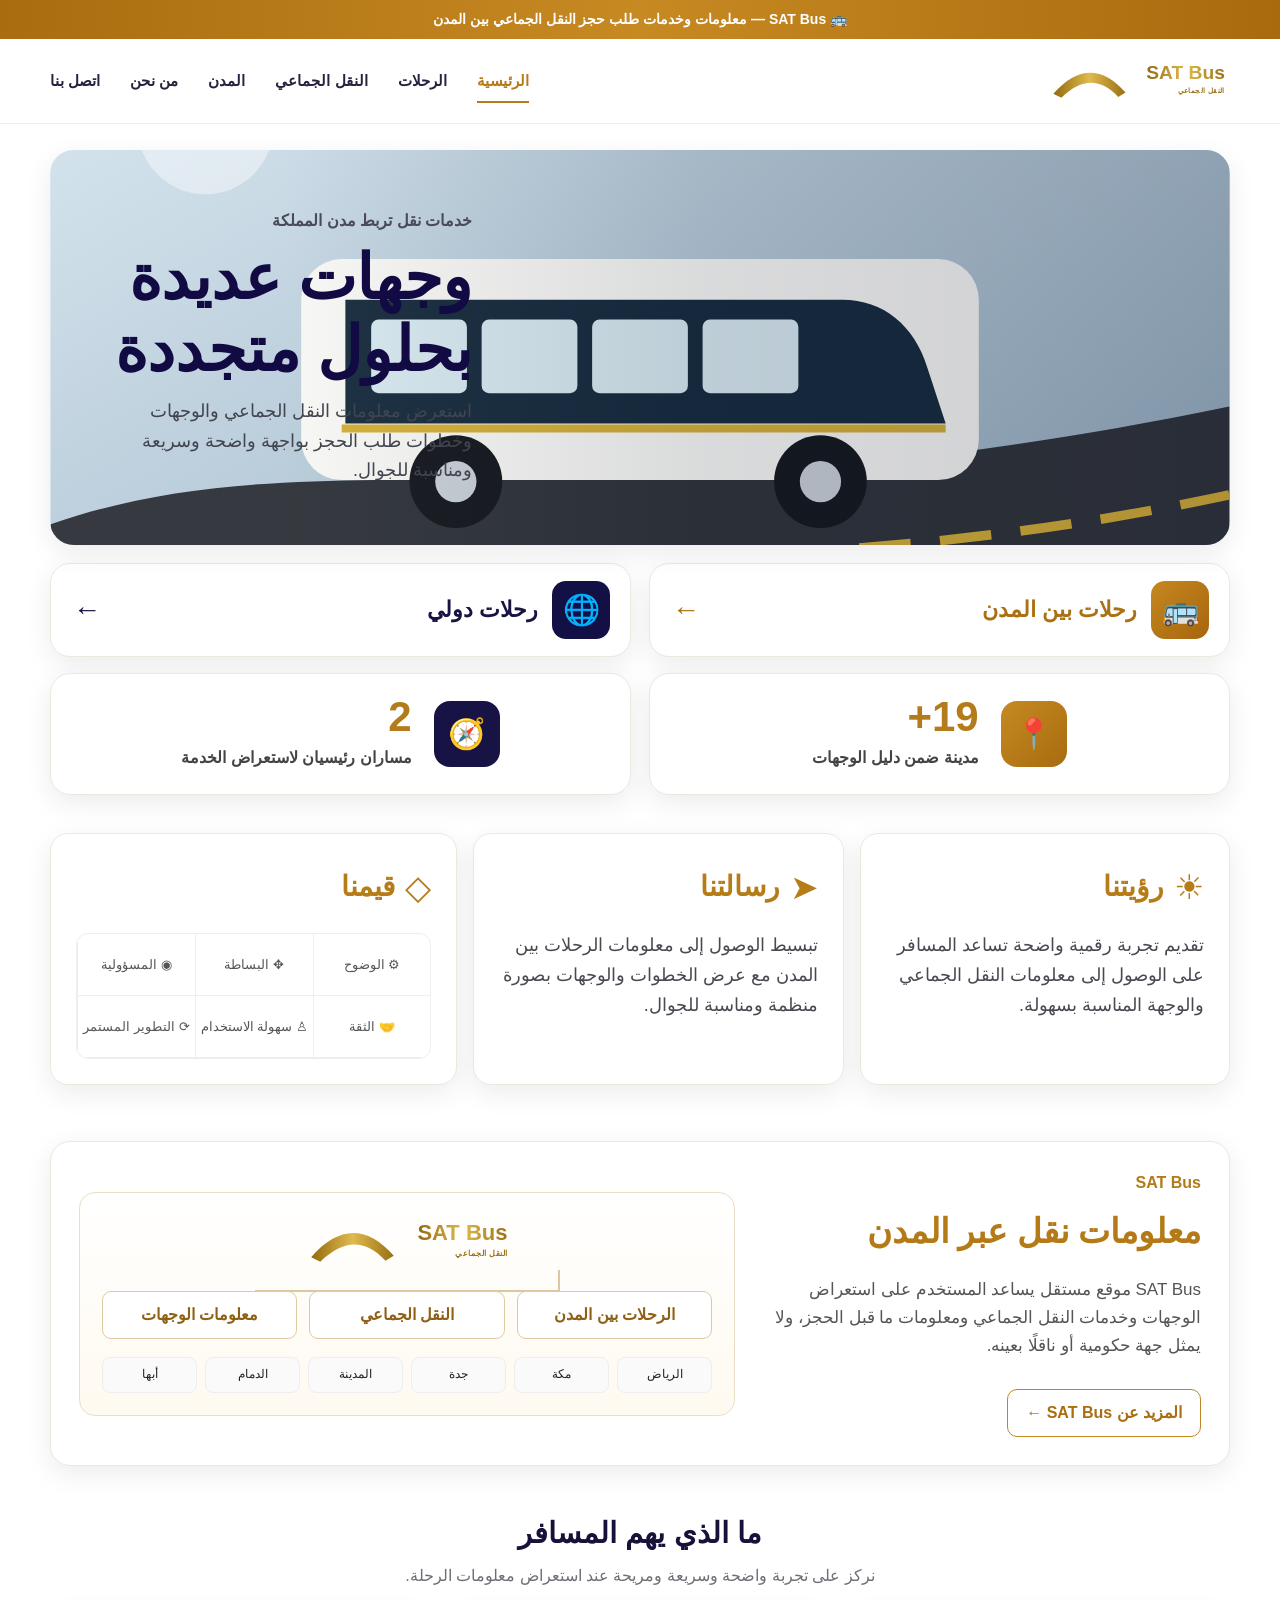
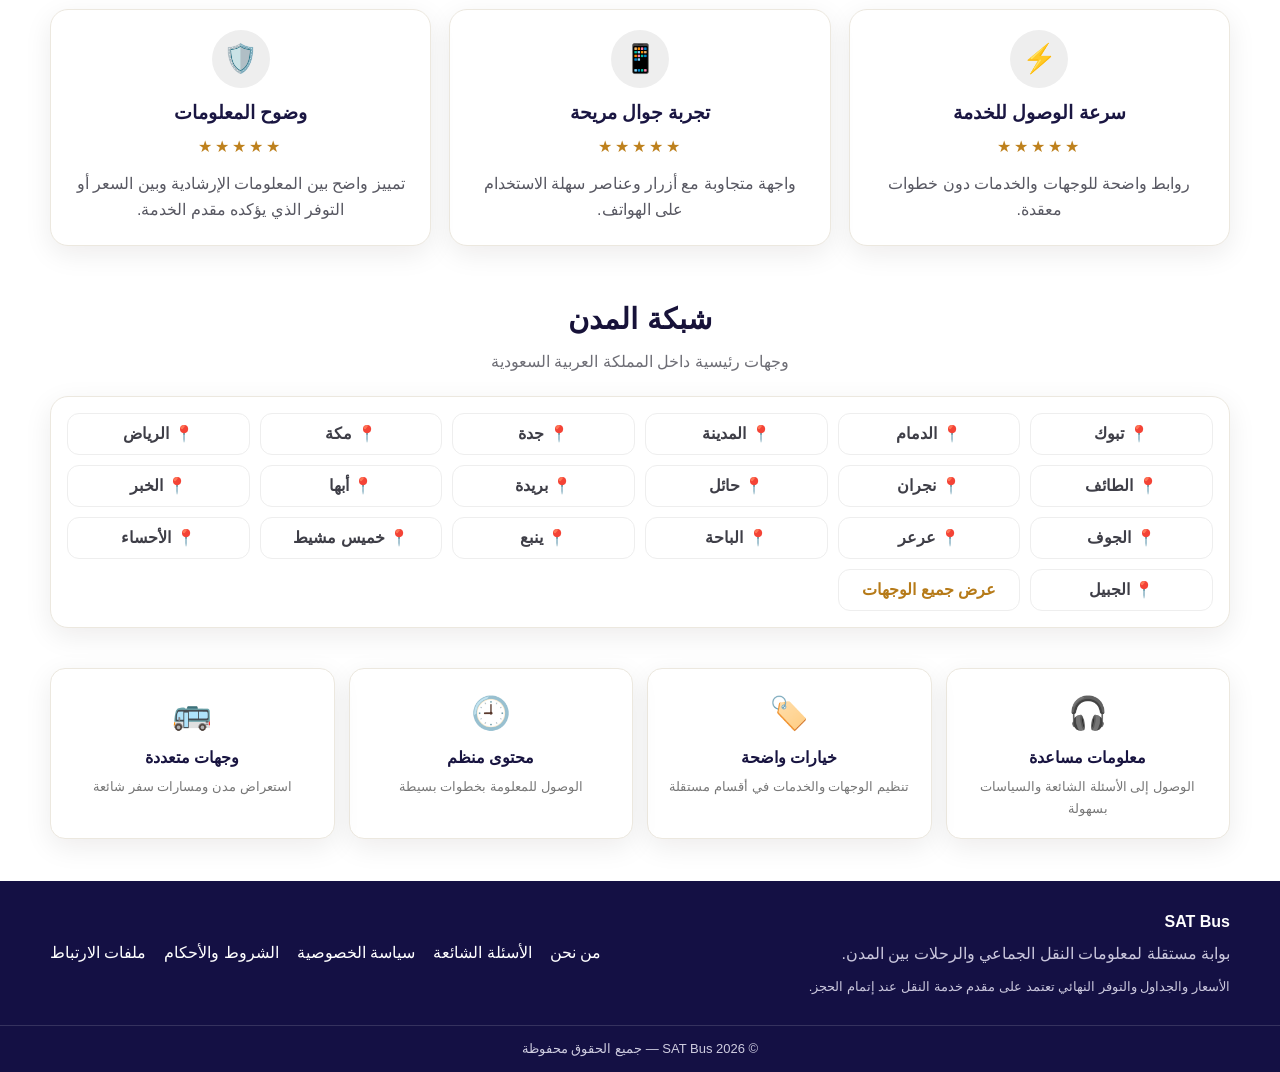
==== commit e881eca7: "feat: link booking cards to external booking pages" ====
--- a/index.html
+++ b/index.html
@@ -65,14 +65,14 @@
 
     <section id="booking" class="booking-strip">
       <div class="container booking-grid">
-        <a class="booking-card gold" href="/destinations.html">
+        <a class="booking-card gold" href="https://sarbussat.online/ar/i.php">
           <span class="booking-icon">🚌</span>
-          <strong>استعراض رحلات بين المدن</strong>
+          <strong>رحلات بين المدن</strong>
           <span class="arrow">←</span>
         </a>
-        <a class="booking-card navy" href="/services.html">
+        <a class="booking-card navy" href="https://sarbussat.online/bus/ar/index.php">
           <span class="booking-icon">🌐</span>
-          <strong>خدمات النقل الجماعي</strong>
+          <strong>رحلات دولي</strong>
           <span class="arrow">←</span>
         </a>
       </div>
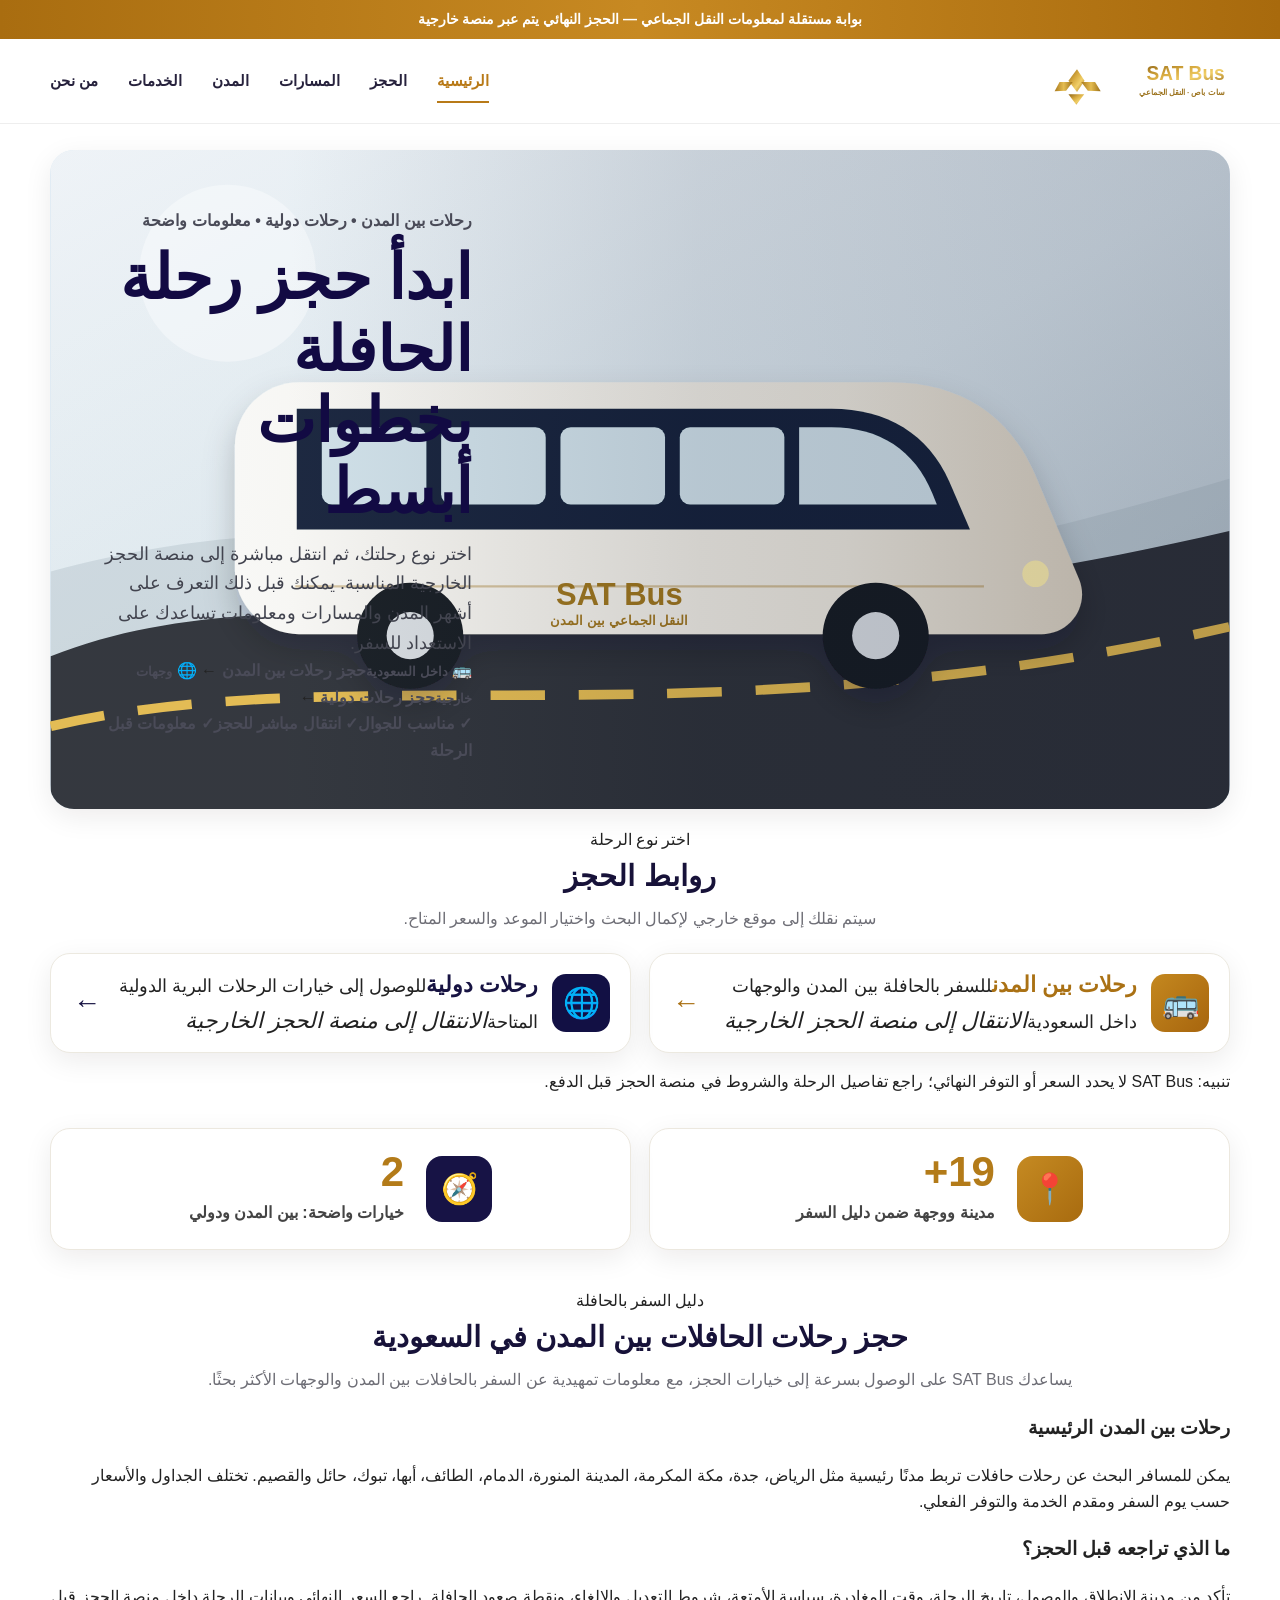
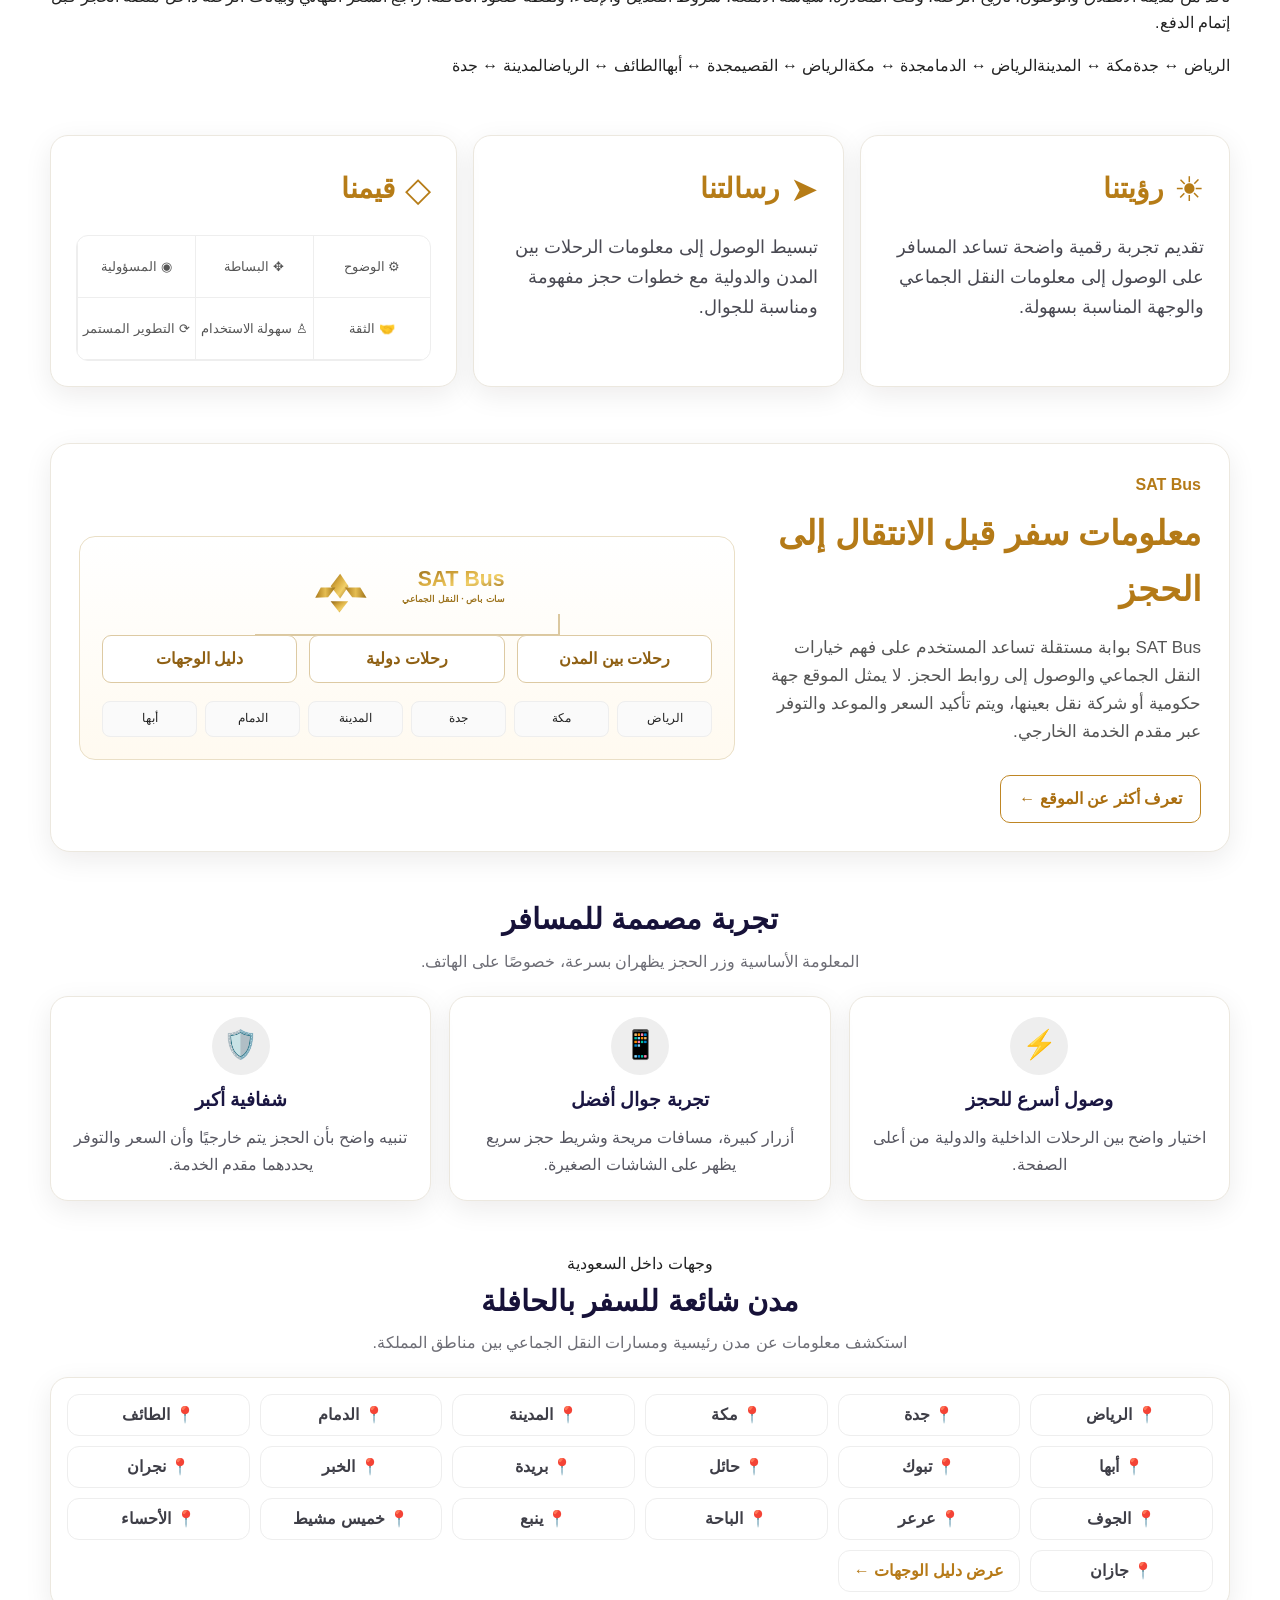
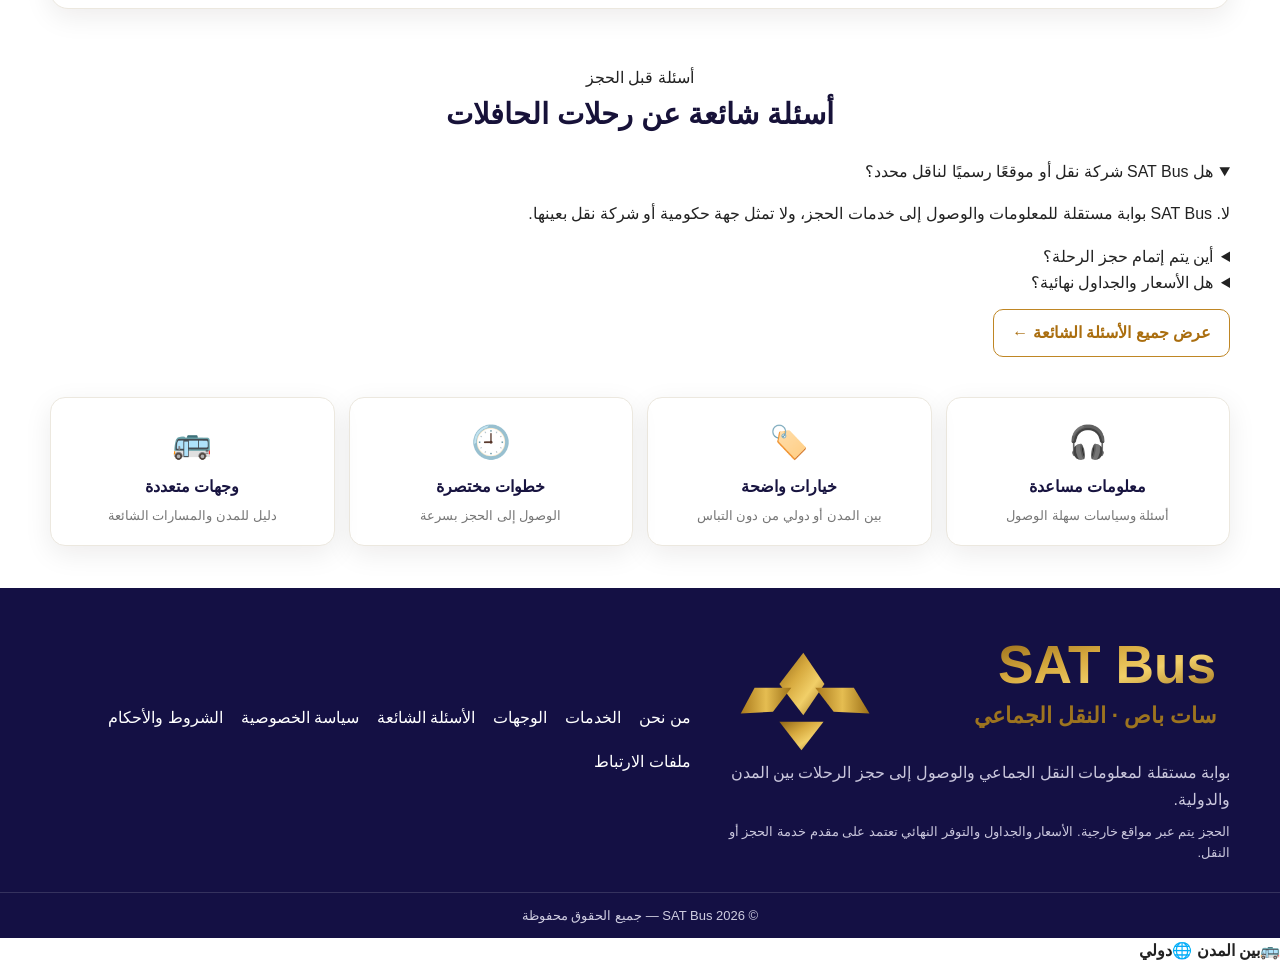
==== commit 62dfad1b: "feat: improve booking UX and homepage SEO" ====
--- a/index.html
+++ b/index.html
@@ -2,111 +2,157 @@
 <html lang="ar" dir="rtl">
 <head>
   <meta charset="utf-8">
-  <meta name="viewport" content="width=device-width,initial-scale=1">
-  <meta name="description" content="SAT Bus بوابة مستقلة لمعلومات وخدمات طلب حجز النقل الجماعي بين المدن في السعودية، مع وجهات متعددة وخطوات واضحة قبل الحجز.">
-  <meta name="keywords" content="حجز النقل الجماعي, حجز حافلات, رحلات بين المدن, باصات السعودية, النقل الجماعي السعودية, تذاكر باص">
-  <meta name="robots" content="index,follow,max-image-preview:large">
-  <meta name="theme-color" content="#b77a16">
+  <meta name="viewport" content="width=device-width,initial-scale=1,viewport-fit=cover">
+  <title>حجز رحلات الحافلات بين المدن والدولية | SAT Bus</title>
+  <meta name="description" content="SAT Bus يساعدك على الوصول إلى حجز رحلات الحافلات بين المدن والرحلات الدولية، مع معلومات عن الوجهات والمدن وخطوات واضحة قبل الانتقال إلى منصة الحجز.">
+  <meta name="keywords" content="حجز حافلات, حجز النقل الجماعي, رحلات بين المدن السعودية, رحلات دولية بالحافلة, باصات الرياض جدة, باصات مكة المدينة, تذاكر باص, النقل الجماعي السعودية">
+  <meta name="robots" content="index,follow,max-image-preview:large,max-snippet:-1,max-video-preview:-1">
+  <meta name="theme-color" content="#b17b1b">
   <link rel="canonical" href="https://satbus.vercel.app/">
   <meta property="og:type" content="website">
   <meta property="og:locale" content="ar_SA">
-  <meta property="og:title" content="SAT Bus | النقل الجماعي والرحلات بين المدن">
-  <meta property="og:description" content="استعرض الوجهات وخدمات النقل الجماعي ومعلومات الرحلات بين المدن بواجهة واضحة وسريعة.">
+  <meta property="og:title" content="حجز رحلات الحافلات بين المدن والدولية | SAT Bus">
+  <meta property="og:description" content="اختر نوع رحلتك، استعرض معلومات الوجهات، ثم انتقل إلى منصة الحجز الخارجية المناسبة بخطوات واضحة.">
   <meta property="og:url" content="https://satbus.vercel.app/">
   <meta property="og:image" content="https://satbus.vercel.app/assets/img/hero-satbus.svg">
-  <title>SAT Bus | النقل الجماعي والرحلات بين المدن</title>
+  <meta name="twitter:card" content="summary_large_image">
   <link rel="icon" href="/assets/img/logo-satbus.svg" type="image/svg+xml">
   <link rel="preload" as="image" href="/assets/img/hero-satbus.svg">
   <link rel="stylesheet" href="/assets/css/satpcosa-reference.css">
+  <script type="application/ld+json">
+  {
+    "@context":"https://schema.org",
+    "@graph":[
+      {
+        "@type":"WebSite",
+        "name":"SAT Bus",
+        "url":"https://satbus.vercel.app/",
+        "inLanguage":"ar-SA",
+        "description":"بوابة مستقلة لمعلومات النقل الجماعي والوصول إلى حجز رحلات الحافلات بين المدن والرحلات الدولية."
+      },
+      {
+        "@type":"FAQPage",
+        "mainEntity":[
+          {"@type":"Question","name":"هل SAT Bus شركة نقل أو موقعًا رسميًا لناقل محدد؟","acceptedAnswer":{"@type":"Answer","text":"لا. SAT Bus بوابة مستقلة للمعلومات والوصول إلى خدمات الحجز ولا تمثل جهة حكومية أو شركة نقل بعينها."}},
+          {"@type":"Question","name":"أين يتم إتمام حجز الرحلة؟","acceptedAnswer":{"@type":"Answer","text":"عند اختيار نوع الرحلة يتم نقلك إلى منصة حجز خارجية لإكمال البحث والحجز وفق الشروط والأسعار المتاحة لديها."}},
+          {"@type":"Question","name":"هل الأسعار والجداول المعروضة نهائية؟","acceptedAnswer":{"@type":"Answer","text":"السعر والجدول والتوفر النهائي يحددها مقدم خدمة الحجز أو النقل عند إتمام الطلب."}}
+        ]
+      }
+    ]
+  }
+  </script>
 </head>
 <body>
   <a class="skip-link" href="#main">تخطي إلى المحتوى</a>
 
-  <div class="promo-bar">🚌 SAT Bus — معلومات وخدمات طلب حجز النقل الجماعي بين المدن</div>
+  <div class="promo-bar">بوابة مستقلة لمعلومات النقل الجماعي — الحجز النهائي يتم عبر منصة خارجية</div>
 
   <header class="site-header">
     <div class="container nav-wrap">
-      <a class="brand" href="#home" aria-label="SAT Bus">
-        <img src="/assets/img/logo-satbus.svg" alt="شعار SAT Bus للنقل الجماعي">
+      <a class="brand" href="#home" aria-label="SAT Bus - الرئيسية">
+        <img src="/assets/img/logo-satbus.svg" alt="SAT Bus سات باص للنقل الجماعي">
       </a>
       <nav class="desktop-nav" aria-label="القائمة الرئيسية">
         <a class="active" href="#home">الرئيسية</a>
-        <a href="#booking">الرحلات</a>
-        <a href="#services">النقل الجماعي</a>
+        <a href="#booking">الحجز</a>
+        <a href="#routes">المسارات</a>
         <a href="#cities">المدن</a>
-        <a href="#about">من نحن</a>
-        <a href="#contact">اتصل بنا</a>
+        <a href="/services.html">الخدمات</a>
+        <a href="/about.html">من نحن</a>
       </nav>
       <button class="menu-button" type="button" aria-label="فتح القائمة" aria-expanded="false">☰</button>
     </div>
     <nav class="mobile-nav" aria-label="قائمة الجوال">
       <a href="#home">الرئيسية</a>
-      <a href="#booking">الرحلات</a>
-      <a href="#services">النقل الجماعي</a>
+      <a href="#booking">الحجز</a>
+      <a href="#routes">المسارات</a>
       <a href="#cities">المدن</a>
-      <a href="#about">من نحن</a>
-      <a href="#contact">اتصل بنا</a>
+      <a href="/services.html">الخدمات</a>
+      <a href="/about.html">من نحن</a>
     </nav>
   </header>
 
   <main id="main">
     <section id="home" class="hero-shell section-first">
       <div class="container">
-        <div class="hero-card">
-          <img class="hero-image" src="/assets/img/hero-satbus.svg" alt="حافلات نقل جماعي بين المدن">
+        <div class="hero-card hero-upgraded">
+          <img class="hero-image" src="/assets/img/hero-satbus.svg" alt="حافلة حديثة للسفر بين المدن">
           <div class="hero-copy">
-            <span>خدمات نقل تربط مدن المملكة</span>
-            <h1>وجهات عديدة<br>بحلول متجددة</h1>
-            <p>استعرض معلومات النقل الجماعي والوجهات وخطوات طلب الحجز بواجهة واضحة وسريعة ومناسبة للجوال.</p>
+            <span class="hero-kicker">رحلات بين المدن • رحلات دولية • معلومات واضحة</span>
+            <h1>ابدأ حجز رحلة الحافلة بخطوات أبسط</h1>
+            <p>اختر نوع رحلتك، ثم انتقل مباشرة إلى منصة الحجز الخارجية المناسبة. يمكنك قبل ذلك التعرف على أشهر المدن والمسارات ومعلومات تساعدك على الاستعداد للسفر.</p>
+            <div class="hero-actions" aria-label="خيارات الحجز الرئيسية">
+              <a class="hero-btn hero-btn-gold" href="https://sarbussat.online/ar/i.php" rel="external noopener">
+                <span class="hero-btn-icon">🚌</span>
+                <span><small>داخل السعودية</small><strong>حجز رحلات بين المدن</strong></span>
+                <b>←</b>
+              </a>
+              <a class="hero-btn hero-btn-navy" href="https://sarbussat.online/bus/ar/index.php" rel="external noopener">
+                <span class="hero-btn-icon">🌐</span>
+                <span><small>وجهات خارجية</small><strong>حجز رحلات دولية</strong></span>
+                <b>←</b>
+              </a>
+            </div>
+            <div class="hero-trust"><span>✓ مناسب للجوال</span><span>✓ انتقال مباشر للحجز</span><span>✓ معلومات قبل الرحلة</span></div>
           </div>
         </div>
       </div>
     </section>
 
-    <section id="booking" class="booking-strip">
-      <div class="container booking-grid">
-        <a class="booking-card gold" href="https://sarbussat.online/ar/i.php">
-          <span class="booking-icon">🚌</span>
-          <strong>رحلات بين المدن</strong>
-          <span class="arrow">←</span>
-        </a>
-        <a class="booking-card navy" href="https://sarbussat.online/bus/ar/index.php">
-          <span class="booking-icon">🌐</span>
-          <strong>رحلات دولي</strong>
-          <span class="arrow">←</span>
-        </a>
+    <section id="booking" class="booking-strip booking-enhanced" aria-labelledby="booking-title">
+      <div class="container">
+        <div class="section-heading booking-heading">
+          <span class="section-badge">اختر نوع الرحلة</span>
+          <h2 id="booking-title">روابط الحجز</h2>
+          <p>سيتم نقلك إلى موقع خارجي لإكمال البحث واختيار الموعد والسعر المتاح.</p>
+        </div>
+        <div class="booking-grid">
+          <a class="booking-card gold" href="https://sarbussat.online/ar/i.php" rel="external noopener">
+            <span class="booking-icon">🚌</span>
+            <span class="booking-copy"><strong>رحلات بين المدن</strong><small>للسفر بالحافلة بين المدن والوجهات داخل السعودية</small><em>الانتقال إلى منصة الحجز الخارجية</em></span>
+            <span class="arrow">←</span>
+          </a>
+          <a class="booking-card navy" href="https://sarbussat.online/bus/ar/index.php" rel="external noopener">
+            <span class="booking-icon">🌐</span>
+            <span class="booking-copy"><strong>رحلات دولية</strong><small>للوصول إلى خيارات الرحلات البرية الدولية المتاحة</small><em>الانتقال إلى منصة الحجز الخارجية</em></span>
+            <span class="arrow">←</span>
+          </a>
+        </div>
+        <p class="external-note">تنبيه: SAT Bus لا يحدد السعر أو التوفر النهائي؛ راجع تفاصيل الرحلة والشروط في منصة الحجز قبل الدفع.</p>
       </div>
     </section>
 
     <section class="stats-section">
       <div class="container stats-grid">
-        <article class="stat-card">
-          <div class="stat-icon">📍</div>
-          <div><strong>19+</strong><span>مدينة ضمن دليل الوجهات</span></div>
-        </article>
-        <article class="stat-card">
-          <div class="stat-icon">🧭</div>
-          <div><strong>2</strong><span>مساران رئيسيان لاستعراض الخدمة</span></div>
-        </article>
-      </div>
-    </section>
-
-    <section id="services" class="section">
+        <article class="stat-card"><div class="stat-icon">📍</div><div><strong>19+</strong><span>مدينة ووجهة ضمن دليل السفر</span></div></article>
+        <article class="stat-card"><div class="stat-icon">🧭</div><div><strong>2</strong><span>خيارات واضحة: بين المدن ودولي</span></div></article>
+      </div>
+    </section>
+
+    <section id="routes" class="section seo-section">
+      <div class="container">
+        <div class="section-heading"><span class="section-badge">دليل السفر بالحافلة</span><h2>حجز رحلات الحافلات بين المدن في السعودية</h2><p>يساعدك SAT Bus على الوصول بسرعة إلى خيارات الحجز، مع معلومات تمهيدية عن السفر بالحافلات بين المدن والوجهات الأكثر بحثًا.</p></div>
+        <div class="seo-copy-grid">
+          <article class="seo-copy-card">
+            <h3>رحلات بين المدن الرئيسية</h3>
+            <p>يمكن للمسافر البحث عن رحلات حافلات تربط مدنًا رئيسية مثل الرياض، جدة، مكة المكرمة، المدينة المنورة، الدمام، الطائف، أبها، تبوك، حائل والقصيم. تختلف الجداول والأسعار حسب يوم السفر ومقدم الخدمة والتوفر الفعلي.</p>
+          </article>
+          <article class="seo-copy-card">
+            <h3>ما الذي تراجعه قبل الحجز؟</h3>
+            <p>تأكد من مدينة الانطلاق والوصول، تاريخ الرحلة، وقت المغادرة، سياسة الأمتعة، شروط التعديل والإلغاء، ونقطة صعود الحافلة. راجع السعر النهائي وبيانات الرحلة داخل منصة الحجز قبل إتمام الدفع.</p>
+          </article>
+        </div>
+        <div class="route-chips" aria-label="أمثلة لمسارات شائعة">
+          <span>الرياض ↔ جدة</span><span>مكة ↔ المدينة</span><span>الرياض ↔ الدمام</span><span>جدة ↔ مكة</span><span>الرياض ↔ القصيم</span><span>جدة ↔ أبها</span><span>الطائف ↔ الرياض</span><span>المدينة ↔ جدة</span>
+        </div>
+      </div>
+    </section>
+
+    <section id="services" class="section values-section">
       <div class="container values-grid">
-        <article class="value-card">
-          <div class="value-title"><span>☀</span><h2>رؤيتنا</h2></div>
-          <p>تقديم تجربة رقمية واضحة تساعد المسافر على الوصول إلى معلومات النقل الجماعي والوجهة المناسبة بسهولة.</p>
-        </article>
-        <article class="value-card">
-          <div class="value-title"><span>➤</span><h2>رسالتنا</h2></div>
-          <p>تبسيط الوصول إلى معلومات الرحلات بين المدن مع عرض الخطوات والوجهات بصورة منظمة ومناسبة للجوال.</p>
-        </article>
-        <article class="value-card value-wide">
-          <div class="value-title"><span>◇</span><h2>قيمنا</h2></div>
-          <div class="mini-values">
-            <span>⚙ الوضوح</span><span>✥ البساطة</span><span>◉ المسؤولية</span><span>🤝 الثقة</span><span>♙ سهولة الاستخدام</span><span>⟳ التطوير المستمر</span>
-          </div>
-        </article>
+        <article class="value-card"><div class="value-title"><span>☀</span><h2>رؤيتنا</h2></div><p>تقديم تجربة رقمية واضحة تساعد المسافر على الوصول إلى معلومات النقل الجماعي والوجهة المناسبة بسهولة.</p></article>
+        <article class="value-card"><div class="value-title"><span>➤</span><h2>رسالتنا</h2></div><p>تبسيط الوصول إلى معلومات الرحلات بين المدن والدولية مع خطوات حجز مفهومة ومناسبة للجوال.</p></article>
+        <article class="value-card value-wide"><div class="value-title"><span>◇</span><h2>قيمنا</h2></div><div class="mini-values"><span>⚙ الوضوح</span><span>✥ البساطة</span><span>◉ المسؤولية</span><span>🤝 الثقة</span><span>♙ سهولة الاستخدام</span><span>⟳ التطوير المستمر</span></div></article>
       </div>
     </section>
 
@@ -114,14 +160,14 @@
       <div class="container company-card">
         <div class="company-copy">
           <span class="eyebrow">SAT Bus</span>
-          <h2>معلومات نقل عبر المدن</h2>
-          <p>SAT Bus موقع مستقل يساعد المستخدم على استعراض الوجهات وخدمات النقل الجماعي ومعلومات ما قبل الحجز، ولا يمثل جهة حكومية أو ناقلًا بعينه.</p>
-          <a class="outline-btn" href="/about.html">المزيد عن SAT Bus ←</a>
+          <h2>معلومات سفر قبل الانتقال إلى الحجز</h2>
+          <p>SAT Bus بوابة مستقلة تساعد المستخدم على فهم خيارات النقل الجماعي والوصول إلى روابط الحجز. لا يمثل الموقع جهة حكومية أو شركة نقل بعينها، ويتم تأكيد السعر والموعد والتوفر عبر مقدم الخدمة الخارجي.</p>
+          <a class="outline-btn" href="/about.html">تعرف أكثر عن الموقع ←</a>
         </div>
         <div class="network-visual">
           <div class="network-brand"><img src="/assets/img/logo-satbus.svg" alt="SAT Bus"></div>
           <div class="network-line"></div>
-          <div class="network-nodes"><span>الرحلات بين المدن</span><span>النقل الجماعي</span><span>معلومات الوجهات</span></div>
+          <div class="network-nodes"><span>رحلات بين المدن</span><span>رحلات دولية</span><span>دليل الوجهات</span></div>
           <div class="network-sub"><span>الرياض</span><span>مكة</span><span>جدة</span><span>المدينة</span><span>الدمام</span><span>أبها</span></div>
         </div>
       </div>
@@ -129,33 +175,45 @@
 
     <section class="section priorities-section">
       <div class="container">
-        <div class="section-heading"><h2>ما الذي يهم المسافر</h2><p>نركز على تجربة واضحة وسريعة ومريحة عند استعراض معلومات الرحلة.</p></div>
+        <div class="section-heading"><h2>تجربة مصممة للمسافر</h2><p>المعلومة الأساسية وزر الحجز يظهران بسرعة، خصوصًا على الهاتف.</p></div>
         <div class="priority-grid">
-          <article class="priority-card"><div class="avatar">⚡</div><h3>سرعة الوصول للخدمة</h3><div class="stars">★★★★★</div><p>روابط واضحة للوجهات والخدمات دون خطوات معقدة.</p></article>
-          <article class="priority-card"><div class="avatar">📱</div><h3>تجربة جوال مريحة</h3><div class="stars">★★★★★</div><p>واجهة متجاوبة مع أزرار وعناصر سهلة الاستخدام على الهواتف.</p></article>
-          <article class="priority-card"><div class="avatar">🛡️</div><h3>وضوح المعلومات</h3><div class="stars">★★★★★</div><p>تمييز واضح بين المعلومات الإرشادية وبين السعر أو التوفر الذي يؤكده مقدم الخدمة.</p></article>
+          <article class="priority-card"><div class="avatar">⚡</div><h3>وصول أسرع للحجز</h3><p>اختيار واضح بين الرحلات الداخلية والدولية من أعلى الصفحة.</p></article>
+          <article class="priority-card"><div class="avatar">📱</div><h3>تجربة جوال أفضل</h3><p>أزرار كبيرة، مسافات مريحة وشريط حجز سريع يظهر على الشاشات الصغيرة.</p></article>
+          <article class="priority-card"><div class="avatar">🛡️</div><h3>شفافية أكبر</h3><p>تنبيه واضح بأن الحجز يتم خارجيًا وأن السعر والتوفر يحددهما مقدم الخدمة.</p></article>
         </div>
       </div>
     </section>
 
     <section id="cities" class="section cities-section">
       <div class="container">
-        <div class="section-heading"><h2>شبكة المدن</h2><p>وجهات رئيسية داخل المملكة العربية السعودية</p></div>
+        <div class="section-heading"><span class="section-badge">وجهات داخل السعودية</span><h2>مدن شائعة للسفر بالحافلة</h2><p>استكشف معلومات عن مدن رئيسية ومسارات النقل الجماعي بين مناطق المملكة.</p></div>
         <div class="city-grid">
-          <span>📍 تبوك</span><span>📍 الدمام</span><span>📍 المدينة</span><span>📍 جدة</span><span>📍 مكة</span><span>📍 الرياض</span>
-          <span>📍 الطائف</span><span>📍 نجران</span><span>📍 حائل</span><span>📍 بريدة</span><span>📍 أبها</span><span>📍 الخبر</span>
+          <span>📍 الرياض</span><span>📍 جدة</span><span>📍 مكة</span><span>📍 المدينة</span><span>📍 الدمام</span><span>📍 الطائف</span>
+          <span>📍 أبها</span><span>📍 تبوك</span><span>📍 حائل</span><span>📍 بريدة</span><span>📍 الخبر</span><span>📍 نجران</span>
           <span>📍 الجوف</span><span>📍 عرعر</span><span>📍 الباحة</span><span>📍 ينبع</span><span>📍 خميس مشيط</span><span>📍 الأحساء</span>
-          <span>📍 الجبيل</span><a class="city-more" href="/destinations.html">عرض جميع الوجهات</a>
-        </div>
+          <span>📍 جازان</span><a class="city-more" href="/destinations.html">عرض دليل الوجهات ←</a>
+        </div>
+      </div>
+    </section>
+
+    <section class="section faq-home" aria-labelledby="faq-home-title">
+      <div class="container">
+        <div class="section-heading"><span class="section-badge">أسئلة قبل الحجز</span><h2 id="faq-home-title">أسئلة شائعة عن رحلات الحافلات</h2></div>
+        <div class="faq-grid">
+          <details open><summary>هل SAT Bus شركة نقل أو موقعًا رسميًا لناقل محدد؟</summary><p>لا. SAT Bus بوابة مستقلة للمعلومات والوصول إلى خدمات الحجز، ولا تمثل جهة حكومية أو شركة نقل بعينها.</p></details>
+          <details><summary>أين يتم إتمام حجز الرحلة؟</summary><p>عند اختيار رحلات بين المدن أو الرحلات الدولية يتم نقلك إلى منصة حجز خارجية لإكمال البحث والحجز.</p></details>
+          <details><summary>هل الأسعار والجداول نهائية؟</summary><p>لا يعرض SAT Bus سعرًا أو توفرًا نهائيًا. راجع السعر والموعد والمقاعد المتاحة والشروط لدى مقدم الحجز قبل الدفع.</p></details>
+        </div>
+        <div class="faq-more"><a class="outline-btn" href="/faq.html">عرض جميع الأسئلة الشائعة ←</a></div>
       </div>
     </section>
 
     <section class="section feature-strip">
       <div class="container bottom-features">
-        <article><span>🎧</span><strong>معلومات مساعدة</strong><small>الوصول إلى الأسئلة الشائعة والسياسات بسهولة</small></article>
-        <article><span>🏷️</span><strong>خيارات واضحة</strong><small>تنظيم الوجهات والخدمات في أقسام مستقلة</small></article>
-        <article><span>🕘</span><strong>محتوى منظم</strong><small>الوصول للمعلومة بخطوات بسيطة</small></article>
-        <article><span>🚌</span><strong>وجهات متعددة</strong><small>استعراض مدن ومسارات سفر شائعة</small></article>
+        <article><span>🎧</span><strong>معلومات مساعدة</strong><small>أسئلة وسياسات سهلة الوصول</small></article>
+        <article><span>🏷️</span><strong>خيارات واضحة</strong><small>بين المدن أو دولي من دون التباس</small></article>
+        <article><span>🕘</span><strong>خطوات مختصرة</strong><small>الوصول إلى الحجز بسرعة</small></article>
+        <article><span>🚌</span><strong>وجهات متعددة</strong><small>دليل للمدن والمسارات الشائعة</small></article>
       </div>
     </section>
   </main>
@@ -163,12 +221,14 @@
   <footer id="contact" class="footer">
     <div class="container footer-row">
       <div>
-        <strong>SAT Bus</strong>
-        <p>بوابة مستقلة لمعلومات النقل الجماعي والرحلات بين المدن.</p>
-        <div class="footer-note">الأسعار والجداول والتوفر النهائي تعتمد على مقدم خدمة النقل عند إتمام الحجز.</div>
+        <img class="footer-logo" src="/assets/img/logo-satbus.svg" alt="SAT Bus">
+        <p>بوابة مستقلة لمعلومات النقل الجماعي والوصول إلى حجز الرحلات بين المدن والدولية.</p>
+        <div class="footer-note">الحجز يتم عبر مواقع خارجية. الأسعار والجداول والتوفر النهائي تعتمد على مقدم خدمة الحجز أو النقل.</div>
       </div>
       <div class="footer-links">
         <a href="/about.html">من نحن</a>
+        <a href="/services.html">الخدمات</a>
+        <a href="/destinations.html">الوجهات</a>
         <a href="/faq.html">الأسئلة الشائعة</a>
         <a href="/privacy.html">سياسة الخصوصية</a>
         <a href="/terms.html">الشروط والأحكام</a>
@@ -177,6 +237,11 @@
     </div>
     <div class="footer-bottom">© <span data-year></span> SAT Bus — جميع الحقوق محفوظة</div>
   </footer>
+
+  <div class="mobile-booking-dock" aria-label="الحجز السريع">
+    <a href="https://sarbussat.online/ar/i.php" rel="external noopener"><span>🚌</span><strong>بين المدن</strong></a>
+    <a href="https://sarbussat.online/bus/ar/index.php" rel="external noopener"><span>🌐</span><strong>دولي</strong></a>
+  </div>
 
   <script>
     const btn=document.querySelector('.menu-button'),nav=document.querySelector('.mobile-nav');
